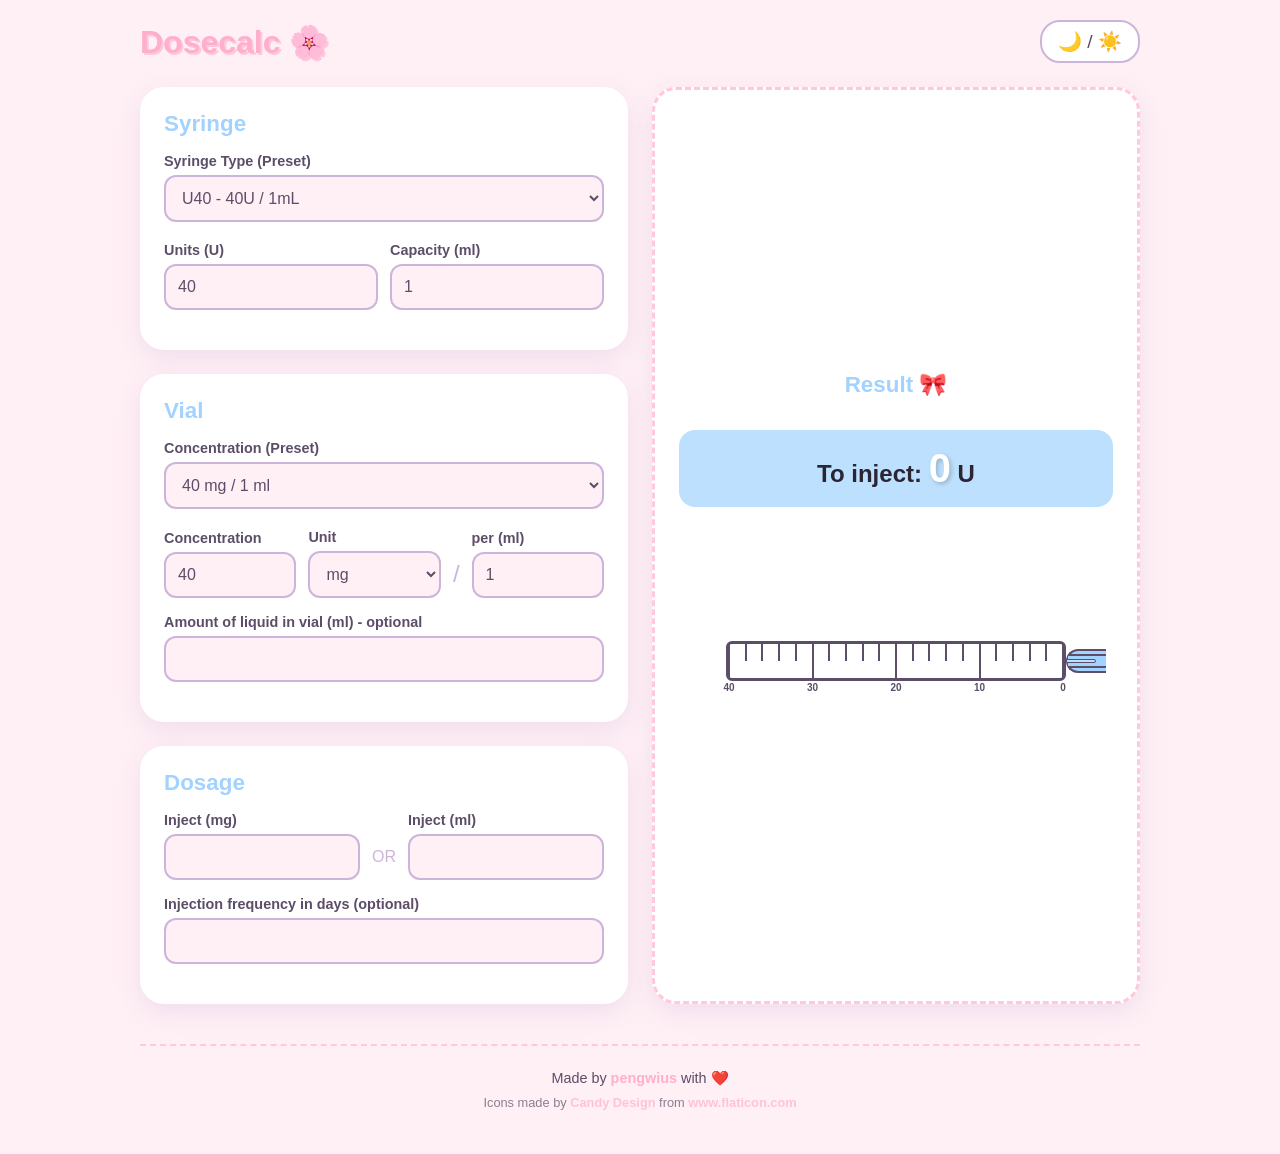
==== index.html @ 9869339e "init" ====
<!doctype html>
<html lang="en">
    <head>
        <meta charset="UTF-8" />
        <meta name="viewport" content="width=device-width, initial-scale=1.0" />
        <title>Dosecalc ✨</title>
        <link rel="icon" type="image/png" href="favicon.png" />
        <link rel="stylesheet" href="style.css" />
    </head>
    <body>
        <header>
            <h1>Dosecalc 🌸</h1>
            <button id="themeToggle" aria-label="Toggle theme">🌙 / ☀️</button>
        </header>
        <main>
            <section class="card" id="card-syringe">
                <h2>Syringe</h2>
                <div class="input-group" style="margin-bottom: 20px">
                    <label for="syringePreset">Syringe Type (Preset)</label>
                    <select id="syringePreset">
                        <option value="custom">Custom</option>
                        <option value="30,0.3">U30 - 30U / 0.3mL</option>
                        <option value="40,1">U40 - 40U / 1mL</option>
                        <option value="50,0.5">U50 - 50U / 0.5mL</option>
                        <option value="100,1">U100 - 100U / 1mL</option>
                    </select>
                </div>
                <div class="input-row">
                    <div class="input-group">
                        <label for="syringeUnits">Units (U)</label>
                        <input
                            type="number"
                            id="syringeUnits"
                            value="40"
                            min="1"
                        />
                    </div>
                    <div class="input-group">
                        <label for="syringeMl">Capacity (ml)</label>
                        <input
                            type="number"
                            id="syringeMl"
                            value="1"
                            min="0.1"
                            step="0.1"
                        />
                    </div>
                </div>
            </section>

            <section class="card" id="card-vial">
                <h2>Vial</h2>
                <div class="input-group" style="margin-bottom: 20px">
                    <label for="vialPreset">Concentration (Preset)</label>
                    <select id="vialPreset">
                        <option value="custom">Custom</option>
                        <option value="40,mg,1">40 mg / 1 ml</option>
                        <option value="50,mg,1">50 mg / 1 ml</option>
                        <option value="80,mg,1">80 mg / 1 ml</option>
                        <option value="100,mg,1">100 mg / 1 ml</option>
                    </select>
                </div>
                <div class="input-row">
                    <div class="input-group">
                        <label for="concentrationAmount">Concentration</label>
                        <input
                            type="number"
                            id="concentrationAmount"
                            value="40"
                            min="0.1"
                            step="0.1"
                        />
                    </div>
                    <div class="input-group">
                        <label for="concentrationUnit">Unit</label>
                        <select id="concentrationUnit">
                            <option value="mg">mg</option>
                            <option value="mcg">mcg</option>
                            <option value="g">g</option>
                        </select>
                    </div>
                    <span class="separator">/</span>
                    <div class="input-group">
                        <label for="concentrationVolume">per (ml)</label>
                        <input
                            type="number"
                            id="concentrationVolume"
                            value="1"
                            min="0.1"
                            step="0.1"
                        />
                    </div>
                </div>
                <div class="input-group">
                    <label for="vialVolume"
                        >Amount of liquid in vial (ml) - optional</label
                    >
                    <input type="number" id="vialVolume" min="0.1" step="0.1" />
                </div>
            </section>

            <section class="card" id="card-dosage">
                <h2>Dosage</h2>
                <div class="input-row" style="margin-bottom: 16px">
                    <div class="input-group">
                        <label for="doseAmount"
                            >Inject (<span id="doseUnitLabel">mg</span>)</label
                        >
                        <input
                            type="number"
                            id="doseAmount"
                            min="0"
                            step="0.1"
                        />
                    </div>
                    <span
                        class="separator"
                        style="font-size: 1rem; padding-bottom: 14px"
                        >OR</span
                    >
                    <div class="input-group">
                        <label for="doseVolume">Inject (ml)</label>
                        <input
                            type="number"
                            id="doseVolume"
                            min="0"
                            step="0.01"
                        />
                    </div>
                </div>
                <div class="input-group">
                    <label for="frequency"
                        >Injection frequency in days (optional)</label
                    >
                    <input type="number" id="frequency" min="1" step="1" />
                </div>
            </section>

            <section class="results card" id="card-result">
                <h2>Result 🎀</h2>
                <div class="result-highlight">
                    To inject: <strong id="resultUnits">0</strong>
                    <span class="unit">U</span>
                </div>
                <p id="vialLife" class="vial-life"></p>

                <div class="syringe-visual-container">
                    <div class="syringe-wrapper">
                        <div class="syringe-plunger" id="syringePlunger"></div>
                        <div class="syringe-barrel" id="syringeBarrel">
                            <div
                                class="syringe-liquid"
                                id="syringeLiquid"
                            ></div>
                            <div class="syringe-scale" id="syringeScale"></div>
                        </div>
                        <div class="syringe-needle"></div>
                    </div>
                </div>
            </section>
        </main>
        <footer>
            <div class="footer-content">
                <p>
                    Made by
                    <a
                        href="https://github.com/pengwius"
                        target="_blank"
                        rel="noopener noreferrer"
                        >pengwius</a
                    >
                    with ❤️
                </p>
                <div class="attribution">
                    Icons made by
                    <a
                        href="https://www.flaticon.com/authors/candy-design"
                        title="Candy Design"
                        target="_blank"
                        rel="noopener noreferrer"
                        >Candy Design</a
                    >
                    from
                    <a
                        href="https://www.flaticon.com/"
                        title="Flaticon"
                        target="_blank"
                        rel="noopener noreferrer"
                        >www.flaticon.com</a
                    >
                </div>
            </div>
        </footer>
        <script src="script.js"></script>
    </body>
</html>
---- style.css ----
:root {
    --pink-orchid: #cdb4db;
    --pastel-petal: #ffc8dd;
    --blush-pop: #ffafcc;
    --icy-blue: #bde0fe;
    --sky-blue: #a2d2ff;

    --bg-color: #fff0f5;
    --card-bg: #ffffff;
    --text-color: #5c4d68;
    --border-color: var(--pink-orchid);
    --focus-ring: var(--blush-pop);

    --shadow: 0 8px 24px rgba(205, 180, 219, 0.3);
}

[data-theme="dark"] {
    --bg-color: #2b2533;
    --card-bg: #3d3547;
    --text-color: #fdf5ff;
    --border-color: #5c4d68;
    --focus-ring: var(--sky-blue);

    --shadow: 0 8px 24px rgba(0, 0, 0, 0.4);
}

* {
    box-sizing: border-box;
    margin: 0;
    padding: 0;
}

body {
    font-family: "Segoe UI", Tahoma, Geneva, Verdana, sans-serif;
    background-color: var(--bg-color);
    color: var(--text-color);
    transition:
        background-color 0.3s,
        color 0.3s;
    display: flex;
    flex-direction: column;
    align-items: center;
    padding: 20px;
    min-height: 100vh;
}

header {
    display: flex;
    justify-content: space-between;
    align-items: center;
    width: 100%;
    max-width: 1000px;
    margin-bottom: 24px;
}

h1 {
    font-size: 2rem;
    color: var(--blush-pop);
    text-shadow: 2px 2px 0px var(--pastel-petal);
}

button {
    background: var(--card-bg);
    border: 2px solid var(--border-color);
    border-radius: 20px;
    padding: 8px 16px;
    cursor: pointer;
    font-size: 1.2rem;
    transition:
        transform 0.2s,
        box-shadow 0.2s;
    color: var(--text-color);
}

button:hover {
    transform: scale(1.05);
    box-shadow: var(--shadow);
}

main {
    width: 100%;
    max-width: 1000px;
    display: grid;
    grid-template-columns: 1fr 1fr;
    gap: 24px;
    align-items: stretch;
}

#card-syringe {
    grid-column: 1;
    grid-row: 1;
}
#card-vial {
    grid-column: 1;
    grid-row: 2;
}
#card-dosage {
    grid-column: 1;
    grid-row: 3;
}
#card-result {
    grid-column: 2;
    grid-row: 1 / span 3;
    display: flex;
    flex-direction: column;
    justify-content: center;
    position: sticky;
    top: 24px;
}

.card {
    background: var(--card-bg);
    border-radius: 24px;
    padding: 24px;
    box-shadow: var(--shadow);
    transition: background-color 0.3s;
}

h2 {
    font-size: 1.4rem;
    margin-bottom: 16px;
    color: var(--sky-blue);
}

.input-group {
    display: flex;
    flex-direction: column;
    margin-bottom: 16px;
}

.input-row {
    display: flex;
    align-items: flex-end;
    gap: 12px;
    flex-wrap: wrap;
    margin-bottom: 16px;
}

.input-row .input-group {
    margin-bottom: 0;
    flex: 1 1 100px;
}

.separator {
    padding-bottom: 10px;
    font-size: 1.5rem;
    color: var(--pink-orchid);
}

label {
    font-size: 0.9rem;
    margin-bottom: 6px;
    font-weight: 600;
}

input,
select {
    padding: 12px;
    border: 2px solid var(--border-color);
    border-radius: 12px;
    background: var(--bg-color);
    color: var(--text-color);
    font-size: 1rem;
    transition:
        border-color 0.2s,
        box-shadow 0.2s;
    width: 100%;
    box-sizing: border-box;
}

input:focus,
select:focus {
    outline: none;
    border-color: var(--focus-ring);
    box-shadow: 0 0 0 3px rgba(255, 175, 204, 0.3);
}

.results {
    text-align: center;
    border: 3px dashed var(--pastel-petal);
}

.result-highlight {
    font-size: 1.5rem;
    margin: 16px 0;
    padding: 16px;
    background: var(--icy-blue);
    color: #2b2533;
    border-radius: 16px;
    font-weight: bold;
}

.result-highlight strong {
    font-size: 2.5rem;
    color: #fff;
    text-shadow: 2px 2px 4px rgba(0, 0, 0, 0.2);
}

.vial-life {
    font-size: 1.1rem;
    margin-bottom: 24px;
    color: var(--pink-orchid);
    font-weight: bold;
    min-height: 1.5rem;
}

.syringe-visual-container {
    margin-top: 30px;
    display: flex;
    justify-content: center;
    align-items: center;
    padding: 20px 0;
}

.syringe-wrapper {
    display: flex;
    align-items: center;
    width: 100%;
    max-width: 400px;
    height: 80px;
    position: relative;
}

.syringe-plunger {
    width: 40px;
    height: 24px;
    background: var(--sky-blue);
    border-radius: 12px 0 0 12px;
    border: 2px solid var(--text-color);
    border-right: none;
    position: absolute;
    left: 0;
    z-index: 1;
    transition: left 0.3s cubic-bezier(0.4, 0, 0.2, 1);
}

.syringe-plunger::after {
    content: "";
    position: absolute;
    right: 0;
    top: 50%;
    transform: translateY(-50%);
    width: 100%;
    height: 10px;
    background: var(--sky-blue);
    border-top: 2px solid var(--text-color);
    border-bottom: 2px solid var(--text-color);
}

.syringe-barrel {
    flex-grow: 1;
    height: 40px;
    border: 3px solid var(--text-color);
    border-radius: 6px;
    position: relative;
    margin-left: 30px;
    background: rgba(255, 255, 255, 0.5);
    z-index: 2;
}

.syringe-liquid {
    position: absolute;
    right: 0;
    top: 0;
    height: 100%;
    width: 0%;
    background: linear-gradient(90deg, var(--pastel-petal), var(--blush-pop));
    transition: width 0.3s cubic-bezier(0.4, 0, 0.2, 1);
    border-radius: 3px;
}

.syringe-scale {
    position: absolute;
    top: 0;
    left: 0;
    width: 100%;
    height: 100%;
    pointer-events: none;
    z-index: 3;
}

.tick {
    height: 50%;
    width: 2px;
    background-color: var(--text-color);
    position: absolute;
    top: 0;
}

.tick.major {
    height: 100%;
}

.tick.major::after {
    content: attr(data-value);
    position: absolute;
    top: 100%;
    left: 50%;
    transform: translateX(-50%);
    font-size: 10px;
    font-weight: bold;
    color: var(--text-color);
    margin-top: 4px;
}

.syringe-needle {
    width: 30px;
    height: 4px;
    background: var(--icy-blue);
    border: 1px solid var(--text-color);
    border-radius: 0 4px 4px 0;
    z-index: 1;
}

footer {
    width: 100%;
    max-width: 1000px;
    margin-top: 40px;
    padding: 24px 0;
    text-align: center;
    border-top: 2px dashed var(--pastel-petal);
    color: var(--text-color);
    font-size: 0.9rem;
}

.footer-content {
    display: flex;
    flex-direction: column;
    gap: 8px;
}

footer a {
    color: var(--blush-pop);
    text-decoration: none;
    font-weight: bold;
    transition: color 0.2s;
}

footer a:hover {
    color: var(--sky-blue);
    text-decoration: underline;
}

.attribution {
    font-size: 0.8rem;
    opacity: 0.7;
}

@media (max-width: 768px) {
    main {
        grid-template-columns: 1fr;
    }
    #card-syringe,
    #card-vial,
    #card-dosage,
    #card-result {
        grid-column: 1;
        grid-row: auto;
        position: static;
    }
    .input-row {
        flex-direction: column;
        align-items: stretch;
    }
    .separator {
        display: none;
    }
    .syringe-wrapper {
        height: auto;
        min-height: 100px;
    }
    input,
    select {
        max-width: 100%;
    }
}
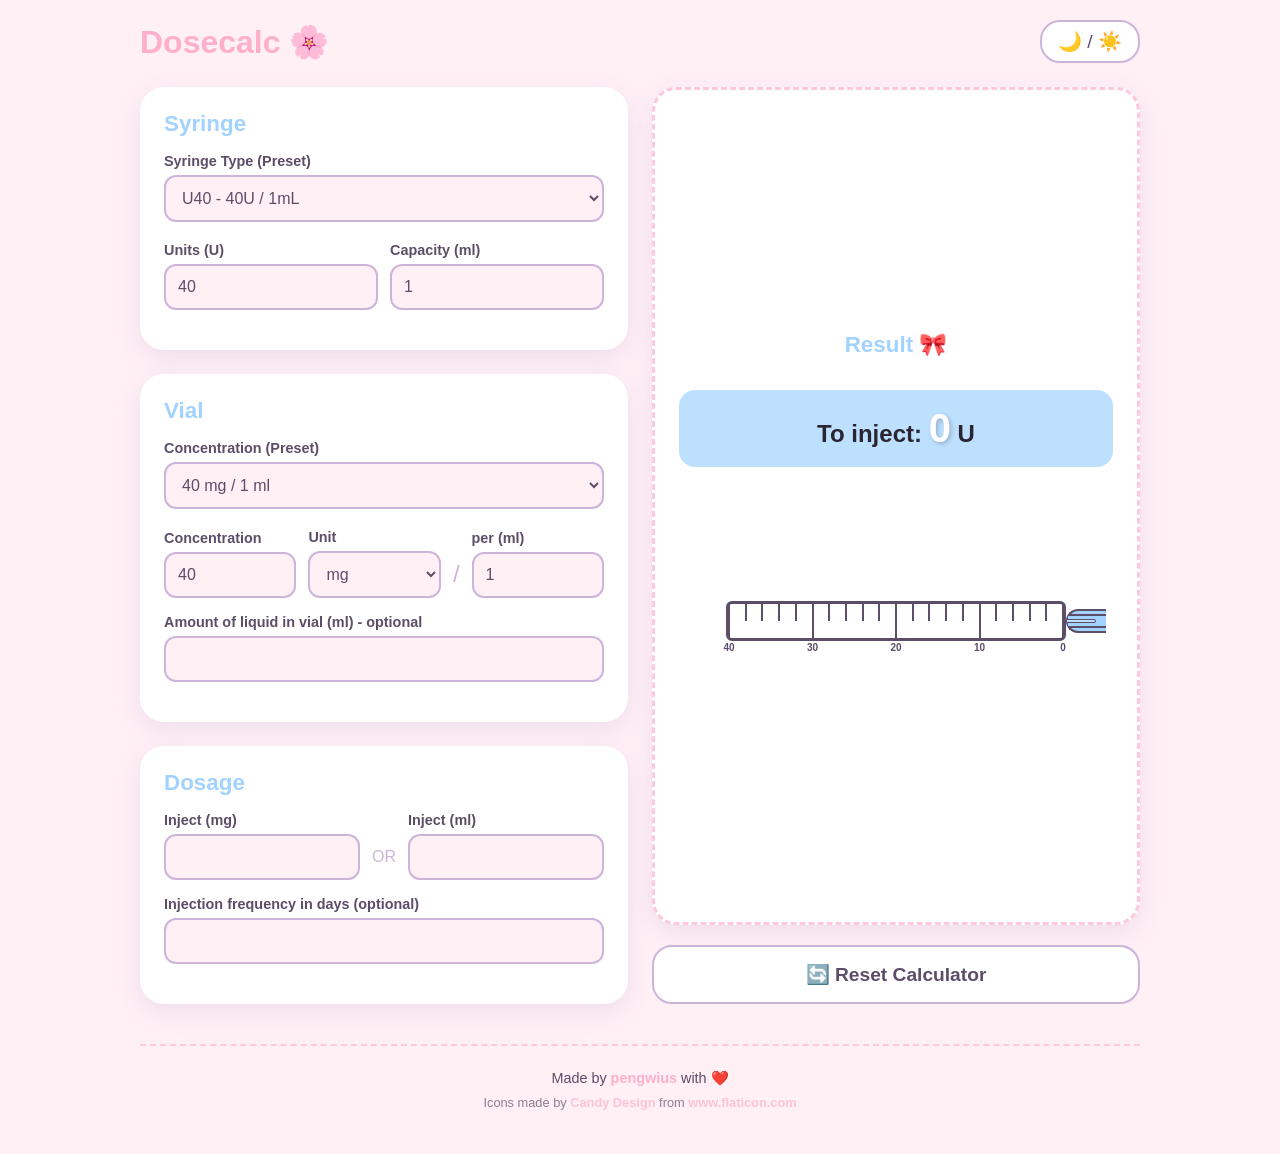
==== commit a3dac120: "add reset button" ====
--- a/index.html
+++ b/index.html
@@ -136,28 +136,70 @@
                 </div>
             </section>
 
-            <section class="results card" id="card-result">
-                <h2>Result 🎀</h2>
-                <div class="result-highlight">
-                    To inject: <strong id="resultUnits">0</strong>
-                    <span class="unit">U</span>
-                </div>
-                <p id="vialLife" class="vial-life"></p>
-
-                <div class="syringe-visual-container">
-                    <div class="syringe-wrapper">
-                        <div class="syringe-plunger" id="syringePlunger"></div>
-                        <div class="syringe-barrel" id="syringeBarrel">
+            <style>
+                #right-panel {
+                    grid-column: 2;
+                    grid-row: 1 / span 3;
+                    display: flex;
+                    flex-direction: column;
+                    gap: 20px;
+                    position: sticky;
+                    top: 24px;
+                }
+                @media (max-width: 768px) {
+                    #right-panel {
+                        grid-column: 1;
+                        grid-row: auto;
+                        position: static;
+                    }
+                }
+            </style>
+            <div id="right-panel">
+                <section
+                    class="results card"
+                    id="card-result"
+                    style="
+                        position: static;
+                        flex: 1;
+                        margin: 0;
+                        justify-content: center;
+                    "
+                >
+                    <h2>Result 🎀</h2>
+                    <div class="result-highlight">
+                        To inject: <strong id="resultUnits">0</strong>
+                        <span class="unit">U</span>
+                    </div>
+                    <p id="vialLife" class="vial-life"></p>
+
+                    <div class="syringe-visual-container">
+                        <div class="syringe-wrapper">
                             <div
-                                class="syringe-liquid"
-                                id="syringeLiquid"
+                                class="syringe-plunger"
+                                id="syringePlunger"
                             ></div>
-                            <div class="syringe-scale" id="syringeScale"></div>
+                            <div class="syringe-barrel" id="syringeBarrel">
+                                <div
+                                    class="syringe-liquid"
+                                    id="syringeLiquid"
+                                ></div>
+                                <div
+                                    class="syringe-scale"
+                                    id="syringeScale"
+                                ></div>
+                            </div>
+                            <div class="syringe-needle"></div>
                         </div>
-                        <div class="syringe-needle"></div>
-                    </div>
-                </div>
-            </section>
+                    </div>
+                </section>
+                <button
+                    id="resetBtn"
+                    aria-label="Reset defaults"
+                    style="width: 100%; padding: 16px; font-weight: bold"
+                >
+                    🔄 Reset Calculator
+                </button>
+            </div>
         </main>
         <footer>
             <div class="footer-content">
--- a/style.css
+++ b/style.css
@@ -56,7 +56,6 @@
 h1 {
     font-size: 2rem;
     color: var(--blush-pop);
-    text-shadow: 2px 2px 0px var(--pastel-petal);
 }
 
 button {
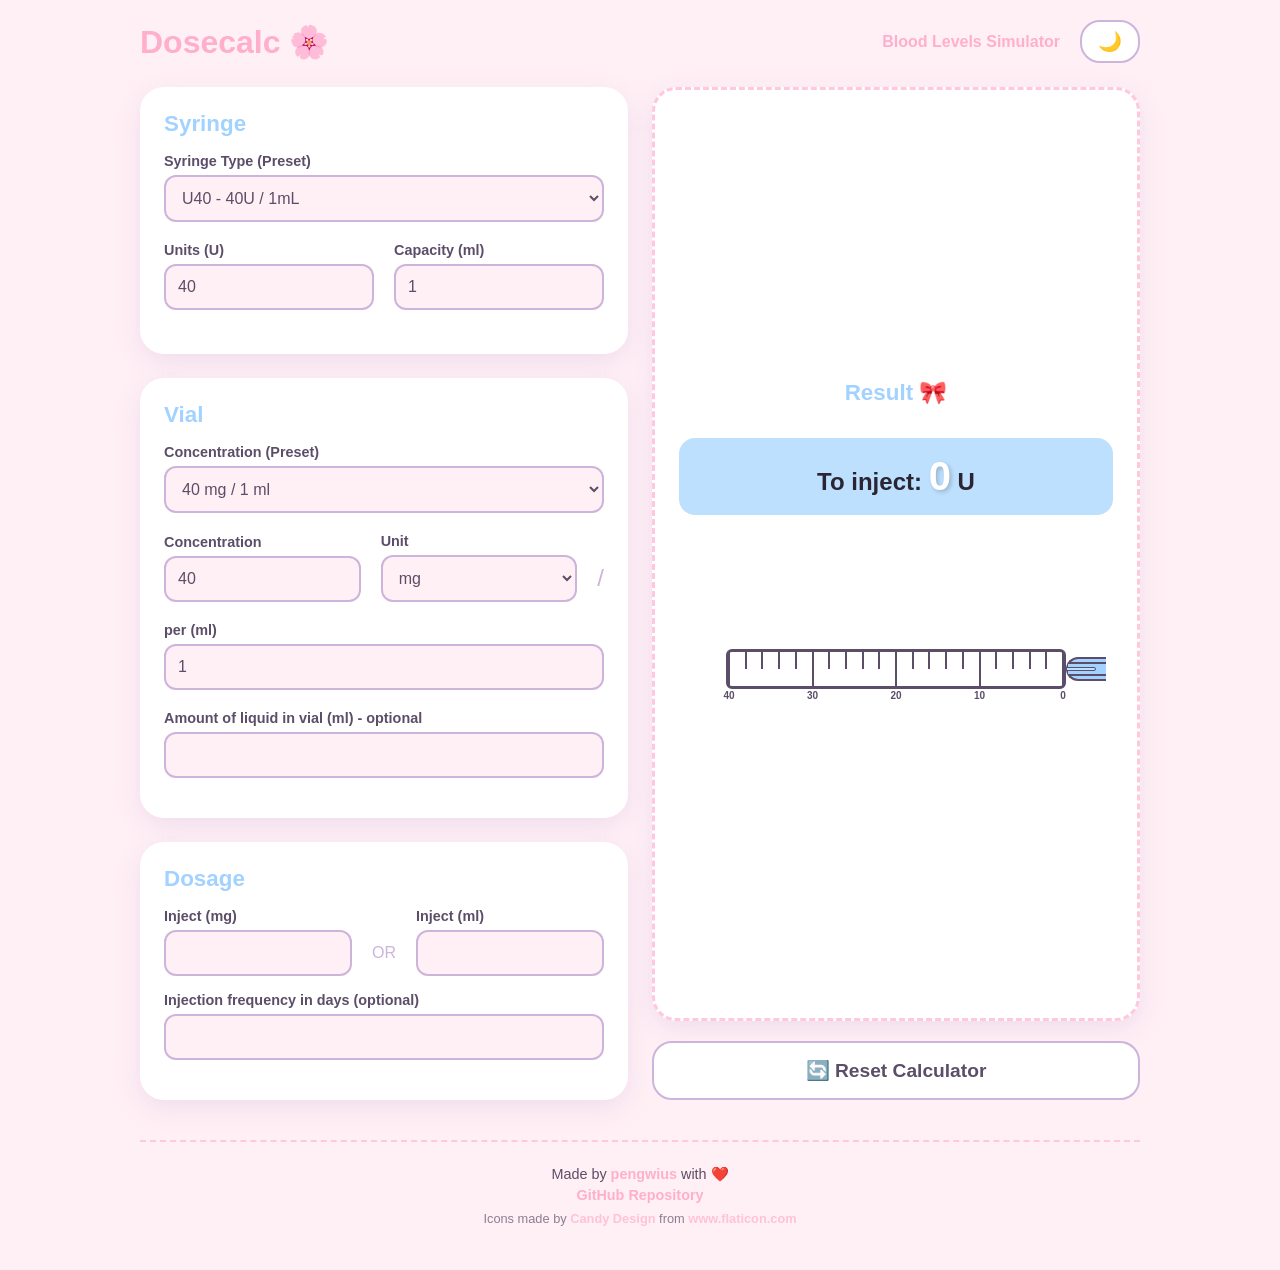
==== commit fa28ddca: "simulator" ====
--- a/index.html
+++ b/index.html
@@ -1,238 +1,215 @@
 <!doctype html>
 <html lang="en">
-    <head>
-        <meta charset="UTF-8" />
-        <meta name="viewport" content="width=device-width, initial-scale=1.0" />
-        <title>Dosecalc ✨</title>
-        <link rel="icon" type="image/png" href="favicon.png" />
-        <link rel="stylesheet" href="style.css" />
-    </head>
-    <body>
-        <header>
-            <h1>Dosecalc 🌸</h1>
-            <button id="themeToggle" aria-label="Toggle theme">🌙 / ☀️</button>
-        </header>
-        <main>
-            <section class="card" id="card-syringe">
-                <h2>Syringe</h2>
-                <div class="input-group" style="margin-bottom: 20px">
-                    <label for="syringePreset">Syringe Type (Preset)</label>
-                    <select id="syringePreset">
-                        <option value="custom">Custom</option>
-                        <option value="30,0.3">U30 - 30U / 0.3mL</option>
-                        <option value="40,1">U40 - 40U / 1mL</option>
-                        <option value="50,0.5">U50 - 50U / 0.5mL</option>
-                        <option value="100,1">U100 - 100U / 1mL</option>
-                    </select>
-                </div>
-                <div class="input-row">
-                    <div class="input-group">
-                        <label for="syringeUnits">Units (U)</label>
-                        <input
-                            type="number"
-                            id="syringeUnits"
-                            value="40"
-                            min="1"
-                        />
-                    </div>
-                    <div class="input-group">
-                        <label for="syringeMl">Capacity (ml)</label>
-                        <input
-                            type="number"
-                            id="syringeMl"
-                            value="1"
-                            min="0.1"
-                            step="0.1"
-                        />
-                    </div>
-                </div>
-            </section>
-
-            <section class="card" id="card-vial">
-                <h2>Vial</h2>
-                <div class="input-group" style="margin-bottom: 20px">
-                    <label for="vialPreset">Concentration (Preset)</label>
-                    <select id="vialPreset">
-                        <option value="custom">Custom</option>
-                        <option value="40,mg,1">40 mg / 1 ml</option>
-                        <option value="50,mg,1">50 mg / 1 ml</option>
-                        <option value="80,mg,1">80 mg / 1 ml</option>
-                        <option value="100,mg,1">100 mg / 1 ml</option>
-                    </select>
-                </div>
-                <div class="input-row">
-                    <div class="input-group">
-                        <label for="concentrationAmount">Concentration</label>
-                        <input
-                            type="number"
-                            id="concentrationAmount"
-                            value="40"
-                            min="0.1"
-                            step="0.1"
-                        />
-                    </div>
-                    <div class="input-group">
-                        <label for="concentrationUnit">Unit</label>
-                        <select id="concentrationUnit">
-                            <option value="mg">mg</option>
-                            <option value="mcg">mcg</option>
-                            <option value="g">g</option>
-                        </select>
-                    </div>
-                    <span class="separator">/</span>
-                    <div class="input-group">
-                        <label for="concentrationVolume">per (ml)</label>
-                        <input
-                            type="number"
-                            id="concentrationVolume"
-                            value="1"
-                            min="0.1"
-                            step="0.1"
-                        />
-                    </div>
-                </div>
-                <div class="input-group">
-                    <label for="vialVolume"
-                        >Amount of liquid in vial (ml) - optional</label
-                    >
-                    <input type="number" id="vialVolume" min="0.1" step="0.1" />
-                </div>
-            </section>
-
-            <section class="card" id="card-dosage">
-                <h2>Dosage</h2>
-                <div class="input-row" style="margin-bottom: 16px">
-                    <div class="input-group">
-                        <label for="doseAmount"
-                            >Inject (<span id="doseUnitLabel">mg</span>)</label
-                        >
-                        <input
-                            type="number"
-                            id="doseAmount"
-                            min="0"
-                            step="0.1"
-                        />
-                    </div>
-                    <span
-                        class="separator"
-                        style="font-size: 1rem; padding-bottom: 14px"
-                        >OR</span
-                    >
-                    <div class="input-group">
-                        <label for="doseVolume">Inject (ml)</label>
-                        <input
-                            type="number"
-                            id="doseVolume"
-                            min="0"
-                            step="0.01"
-                        />
-                    </div>
-                </div>
-                <div class="input-group">
-                    <label for="frequency"
-                        >Injection frequency in days (optional)</label
-                    >
-                    <input type="number" id="frequency" min="1" step="1" />
-                </div>
-            </section>
-
-            <style>
-                #right-panel {
-                    grid-column: 2;
-                    grid-row: 1 / span 3;
-                    display: flex;
-                    flex-direction: column;
-                    gap: 20px;
-                    position: sticky;
-                    top: 24px;
-                }
-                @media (max-width: 768px) {
-                    #right-panel {
-                        grid-column: 1;
-                        grid-row: auto;
-                        position: static;
-                    }
-                }
-            </style>
-            <div id="right-panel">
-                <section
-                    class="results card"
-                    id="card-result"
-                    style="
-                        position: static;
-                        flex: 1;
-                        margin: 0;
-                        justify-content: center;
-                    "
-                >
-                    <h2>Result 🎀</h2>
-                    <div class="result-highlight">
-                        To inject: <strong id="resultUnits">0</strong>
-                        <span class="unit">U</span>
-                    </div>
-                    <p id="vialLife" class="vial-life"></p>
-
-                    <div class="syringe-visual-container">
-                        <div class="syringe-wrapper">
-                            <div
-                                class="syringe-plunger"
-                                id="syringePlunger"
-                            ></div>
-                            <div class="syringe-barrel" id="syringeBarrel">
-                                <div
-                                    class="syringe-liquid"
-                                    id="syringeLiquid"
-                                ></div>
-                                <div
-                                    class="syringe-scale"
-                                    id="syringeScale"
-                                ></div>
-                            </div>
-                            <div class="syringe-needle"></div>
-                        </div>
-                    </div>
-                </section>
-                <button
-                    id="resetBtn"
-                    aria-label="Reset defaults"
-                    style="width: 100%; padding: 16px; font-weight: bold"
-                >
-                    🔄 Reset Calculator
-                </button>
+  <head>
+    <meta charset="UTF-8" />
+    <meta name="viewport" content="width=device-width, initial-scale=1.0" />
+    <title>Dosecalc ✨</title>
+    <link rel="icon" type="image/png" href="favicon.png" />
+    <link rel="stylesheet" href="style.css" />
+  </head>
+  <body>
+    <header>
+      <h1>Dosecalc 🌸</h1>
+      <a id="goToSimulator" href="simulation.html"></a>
+      <button id="themeToggle" aria-label="Toggle theme"></button>
+    </header>
+    <main>
+      <section class="card" id="card-syringe">
+        <h2>Syringe</h2>
+        <div class="input-group" style="margin-bottom: 20px">
+          <label for="syringePreset">Syringe Type (Preset)</label>
+          <select id="syringePreset">
+            <option value="custom">Custom</option>
+            <option value="30,0.3">U30 - 30U / 0.3mL</option>
+            <option value="40,1">U40 - 40U / 1mL</option>
+            <option value="50,0.5">U50 - 50U / 0.5mL</option>
+            <option value="100,1">U100 - 100U / 1mL</option>
+          </select>
+        </div>
+        <div class="input-row">
+          <div class="input-group">
+            <label for="syringeUnits">Units (U)</label>
+            <input type="number" id="syringeUnits" value="40" min="1" />
+          </div>
+          <div class="input-group">
+            <label for="syringeMl">Capacity (ml)</label>
+            <input
+              type="number"
+              id="syringeMl"
+              value="1"
+              min="0.1"
+              step="0.1"
+            />
+          </div>
+        </div>
+      </section>
+
+      <section class="card" id="card-vial">
+        <h2>Vial</h2>
+        <div class="input-group" style="margin-bottom: 20px">
+          <label for="vialPreset">Concentration (Preset)</label>
+          <select id="vialPreset">
+            <option value="custom">Custom</option>
+            <option value="40,mg,1">40 mg / 1 ml</option>
+            <option value="50,mg,1">50 mg / 1 ml</option>
+            <option value="80,mg,1">80 mg / 1 ml</option>
+            <option value="100,mg,1">100 mg / 1 ml</option>
+          </select>
+        </div>
+        <div class="input-row">
+          <div class="input-group">
+            <label for="concentrationAmount">Concentration</label>
+            <input
+              type="number"
+              id="concentrationAmount"
+              value="40"
+              min="0.1"
+              step="0.1"
+            />
+          </div>
+          <div class="input-group">
+            <label for="concentrationUnit">Unit</label>
+            <select id="concentrationUnit">
+              <option value="mg">mg</option>
+              <option value="mcg">mcg</option>
+              <option value="g">g</option>
+            </select>
+          </div>
+          <span class="separator">/</span>
+          <div class="input-group">
+            <label for="concentrationVolume">per (ml)</label>
+            <input
+              type="number"
+              id="concentrationVolume"
+              value="1"
+              min="0.1"
+              step="0.1"
+            />
+          </div>
+        </div>
+        <div class="input-group">
+          <label for="vialVolume"
+            >Amount of liquid in vial (ml) - optional</label
+          >
+          <input type="number" id="vialVolume" min="0.1" step="0.1" />
+        </div>
+      </section>
+
+      <section class="card" id="card-dosage">
+        <h2>Dosage</h2>
+        <div class="input-row" style="margin-bottom: 16px">
+          <div class="input-group">
+            <label for="doseAmount"
+              >Inject (<span id="doseUnitLabel">mg</span>)</label
+            >
+            <input type="number" id="doseAmount" min="0" step="0.1" />
+          </div>
+          <span class="separator" style="font-size: 1rem; padding-bottom: 14px"
+            >OR</span
+          >
+          <div class="input-group">
+            <label for="doseVolume">Inject (ml)</label>
+            <input type="number" id="doseVolume" min="0" step="0.01" />
+          </div>
+        </div>
+        <div class="input-group">
+          <label for="frequency">Injection frequency in days (optional)</label>
+          <input type="number" id="frequency" min="1" step="1" />
+        </div>
+      </section>
+
+      <style>
+        #right-panel {
+          grid-column: 2;
+          grid-row: 1 / span 3;
+          display: flex;
+          flex-direction: column;
+          gap: 20px;
+          position: sticky;
+          top: 24px;
+        }
+        @media (max-width: 768px) {
+          #right-panel {
+            grid-column: 1;
+            grid-row: auto;
+            position: static;
+          }
+        }
+      </style>
+      <div id="right-panel">
+        <section
+          class="results card"
+          id="card-result"
+          style="position: static; flex: 1; margin: 0; justify-content: center"
+        >
+          <h2>Result 🎀</h2>
+          <div class="result-highlight">
+            To inject: <strong id="resultUnits">0</strong>
+            <span class="unit">U</span>
+          </div>
+          <p id="vialLife" class="vial-life"></p>
+
+          <div class="syringe-visual-container">
+            <div class="syringe-wrapper">
+              <div class="syringe-plunger" id="syringePlunger"></div>
+              <div class="syringe-barrel" id="syringeBarrel">
+                <div class="syringe-liquid" id="syringeLiquid"></div>
+                <div class="syringe-scale" id="syringeScale"></div>
+              </div>
+              <div class="syringe-needle"></div>
             </div>
-        </main>
-        <footer>
-            <div class="footer-content">
-                <p>
-                    Made by
-                    <a
-                        href="https://github.com/pengwius"
-                        target="_blank"
-                        rel="noopener noreferrer"
-                        >pengwius</a
-                    >
-                    with ❤️
-                </p>
-                <div class="attribution">
-                    Icons made by
-                    <a
-                        href="https://www.flaticon.com/authors/candy-design"
-                        title="Candy Design"
-                        target="_blank"
-                        rel="noopener noreferrer"
-                        >Candy Design</a
-                    >
-                    from
-                    <a
-                        href="https://www.flaticon.com/"
-                        title="Flaticon"
-                        target="_blank"
-                        rel="noopener noreferrer"
-                        >www.flaticon.com</a
-                    >
-                </div>
-            </div>
-        </footer>
-        <script src="script.js"></script>
-    </body>
+          </div>
+        </section>
+        <button
+          id="resetBtn"
+          aria-label="Reset defaults"
+          style="width: 100%; padding: 16px; font-weight: bold"
+        >
+          🔄 Reset Calculator
+        </button>
+      </div>
+    </main>
+    <footer>
+      <div class="footer-content">
+        <p>
+          Made by
+          <a
+            href="https://github.com/pengwius"
+            target="_blank"
+            rel="noopener noreferrer"
+            >pengwius</a
+          >
+          with ❤️
+        </p>
+        <p style="margin-top: -4px">
+          <a
+            href="https://github.com/pengwius/dosecalc"
+            target="_blank"
+            rel="noopener noreferrer"
+          >
+            GitHub Repository
+          </a>
+        </p>
+        <div class="attribution">
+          Icons made by
+          <a
+            href="https://www.flaticon.com/authors/candy-design"
+            title="Candy Design"
+            target="_blank"
+            rel="noopener noreferrer"
+            >Candy Design</a
+          >
+          from
+          <a
+            href="https://www.flaticon.com/"
+            title="Flaticon"
+            target="_blank"
+            rel="noopener noreferrer"
+            >www.flaticon.com</a
+          >
+        </div>
+      </div>
+    </footer>
+    <script src="script.js"></script>
+  </body>
 </html>
--- a/style.css
+++ b/style.css
@@ -1,375 +1,569 @@
 :root {
-    --pink-orchid: #cdb4db;
-    --pastel-petal: #ffc8dd;
-    --blush-pop: #ffafcc;
-    --icy-blue: #bde0fe;
-    --sky-blue: #a2d2ff;
-
-    --bg-color: #fff0f5;
-    --card-bg: #ffffff;
-    --text-color: #5c4d68;
-    --border-color: var(--pink-orchid);
-    --focus-ring: var(--blush-pop);
-
-    --shadow: 0 8px 24px rgba(205, 180, 219, 0.3);
+  --pink-orchid: #cdb4db;
+  --pastel-petal: #ffc8dd;
+  --blush-pop: #ffafcc;
+  --icy-blue: #bde0fe;
+  --sky-blue: #a2d2ff;
+
+  --bg-color: #fff0f5;
+  --card-bg: #ffffff;
+  --text-color: #5c4d68;
+  --border-color: var(--pink-orchid);
+  --focus-ring: var(--blush-pop);
+
+  --shadow: 0 8px 24px rgba(205, 180, 219, 0.3);
 }
 
 [data-theme="dark"] {
-    --bg-color: #2b2533;
-    --card-bg: #3d3547;
-    --text-color: #fdf5ff;
-    --border-color: #5c4d68;
-    --focus-ring: var(--sky-blue);
-
-    --shadow: 0 8px 24px rgba(0, 0, 0, 0.4);
+  --bg-color: #2b2533;
+  --card-bg: #3d3547;
+  --text-color: #fdf5ff;
+  --border-color: #5c4d68;
+  --focus-ring: var(--sky-blue);
+
+  --shadow: 0 8px 24px rgba(0, 0, 0, 0.4);
 }
 
 * {
-    box-sizing: border-box;
-    margin: 0;
-    padding: 0;
+  box-sizing: border-box;
+  margin: 0;
+  padding: 0;
 }
 
 body {
-    font-family: "Segoe UI", Tahoma, Geneva, Verdana, sans-serif;
-    background-color: var(--bg-color);
-    color: var(--text-color);
-    transition:
-        background-color 0.3s,
-        color 0.3s;
-    display: flex;
-    flex-direction: column;
-    align-items: center;
-    padding: 20px;
-    min-height: 100vh;
+  font-family: "Segoe UI", Tahoma, Geneva, Verdana, sans-serif;
+  background-color: var(--bg-color);
+  color: var(--text-color);
+  transition:
+    background-color 0.3s,
+    color 0.3s;
+  display: flex;
+  flex-direction: column;
+  align-items: center;
+  padding: 20px;
+  min-height: 100vh;
 }
 
 header {
-    display: flex;
-    justify-content: space-between;
-    align-items: center;
-    width: 100%;
-    max-width: 1000px;
-    margin-bottom: 24px;
+  display: flex;
+  justify-content: space-between;
+  align-items: center;
+  width: 100%;
+  max-width: 1000px;
+  margin-bottom: 24px;
 }
 
 h1 {
-    font-size: 2rem;
-    color: var(--blush-pop);
+  font-size: 2rem;
+  color: var(--blush-pop);
 }
 
 button {
-    background: var(--card-bg);
-    border: 2px solid var(--border-color);
-    border-radius: 20px;
-    padding: 8px 16px;
-    cursor: pointer;
-    font-size: 1.2rem;
-    transition:
-        transform 0.2s,
-        box-shadow 0.2s;
-    color: var(--text-color);
+  background: var(--card-bg);
+  border: 2px solid var(--border-color);
+  border-radius: 20px;
+  padding: 8px 16px;
+  cursor: pointer;
+  font-size: 1.2rem;
+  transition:
+    transform 0.2s,
+    box-shadow 0.2s;
+  color: var(--text-color);
 }
 
 button:hover {
-    transform: scale(1.05);
-    box-shadow: var(--shadow);
+  transform: scale(1.05);
+  box-shadow: var(--shadow);
 }
 
 main {
-    width: 100%;
-    max-width: 1000px;
-    display: grid;
-    grid-template-columns: 1fr 1fr;
-    gap: 24px;
-    align-items: stretch;
+  width: 100%;
+  max-width: 1000px;
+  display: grid;
+  grid-template-columns: 1fr 1fr;
+  gap: 24px;
+  align-items: stretch;
+}
+
+.simulator-layout {
+  width: 100%;
+  max-width: 1000px;
+  display: flex;
+  flex-direction: column;
+  gap: 24px;
+}
+
+header > a {
+  color: var(--blush-pop);
+  text-decoration: none;
+  font-weight: bold;
+  font-size: 1rem;
+  
+  margin-left: auto; 
+  margin-right: 20px; 
+  
+  transition: color 0.2s, transform 0.2s;
+}
+
+#goToSimulator::before {
+  content: "Blood Levels Simulator";
+}
+
+#goToCalculator::before {
+  content: "Dosage Calculator";
+}
+
+@media (max-width: 768px) {
+  #goToSimulator::before {
+    content: "Simulator"; 
+  }
+
+  #goToCalculator::before {
+    content: "Calculator"; 
+  }
 }
 
 #card-syringe {
-    grid-column: 1;
-    grid-row: 1;
+  grid-column: 1;
+  grid-row: 1;
 }
 #card-vial {
-    grid-column: 1;
-    grid-row: 2;
+  grid-column: 1;
+  grid-row: 2;
 }
 #card-dosage {
-    grid-column: 1;
-    grid-row: 3;
+  grid-column: 1;
+  grid-row: 3;
 }
 #card-result {
-    grid-column: 2;
-    grid-row: 1 / span 3;
-    display: flex;
-    flex-direction: column;
-    justify-content: center;
-    position: sticky;
-    top: 24px;
+  grid-column: 2;
+  grid-row: 1 / span 3;
+  display: flex;
+  flex-direction: column;
+  justify-content: center;
+  position: sticky;
+  top: 24px;
 }
 
 .card {
-    background: var(--card-bg);
-    border-radius: 24px;
-    padding: 24px;
-    box-shadow: var(--shadow);
-    transition: background-color 0.3s;
+  background: var(--card-bg);
+  border-radius: 24px;
+  padding: 24px;
+  box-shadow: var(--shadow);
+  transition: background-color 0.3s;
 }
 
 h2 {
-    font-size: 1.4rem;
-    margin-bottom: 16px;
-    color: var(--sky-blue);
+  font-size: 1.4rem;
+  margin-bottom: 16px;
+  color: var(--sky-blue);
 }
 
 .input-group {
-    display: flex;
-    flex-direction: column;
-    margin-bottom: 16px;
+  display: flex;
+  flex-direction: column;
+  margin-bottom: 16px;
 }
 
 .input-row {
-    display: flex;
-    align-items: flex-end;
-    gap: 12px;
-    flex-wrap: wrap;
-    margin-bottom: 16px;
+  display: flex;
+  align-items: flex-end;
+  gap: 20px;
+  flex-wrap: wrap;
+  margin-bottom: 20px;
 }
 
 .input-row .input-group {
-    margin-bottom: 0;
-    flex: 1 1 100px;
+  margin-bottom: 0;
+  flex: 1 1 150px;
 }
 
 .separator {
-    padding-bottom: 10px;
-    font-size: 1.5rem;
-    color: var(--pink-orchid);
+  padding-bottom: 10px;
+  font-size: 1.5rem;
+  color: var(--pink-orchid);
 }
 
 label {
-    font-size: 0.9rem;
-    margin-bottom: 6px;
-    font-weight: 600;
+  font-size: 0.9rem;
+  margin-bottom: 6px;
+  font-weight: 600;
 }
 
 input,
 select {
-    padding: 12px;
-    border: 2px solid var(--border-color);
-    border-radius: 12px;
-    background: var(--bg-color);
-    color: var(--text-color);
-    font-size: 1rem;
-    transition:
-        border-color 0.2s,
-        box-shadow 0.2s;
-    width: 100%;
-    box-sizing: border-box;
+  padding: 12px;
+  border: 2px solid var(--border-color);
+  border-radius: 12px;
+  background: var(--bg-color);
+  color: var(--text-color);
+  font-size: 1rem;
+  transition:
+    border-color 0.2s,
+    box-shadow 0.2s;
+  width: 100%;
+  box-sizing: border-box;
 }
 
 input:focus,
 select:focus {
-    outline: none;
-    border-color: var(--focus-ring);
-    box-shadow: 0 0 0 3px rgba(255, 175, 204, 0.3);
+  outline: none;
+  border-color: var(--focus-ring);
+  box-shadow: 0 0 0 3px rgba(255, 175, 204, 0.3);
 }
 
 .results {
-    text-align: center;
-    border: 3px dashed var(--pastel-petal);
+  text-align: center;
+  border: 3px dashed var(--pastel-petal);
+}
+
+.chart-card {
+  border: 3px dashed var(--pastel-petal);
+}
+
+.chart-header {
+  display: flex;
+  justify-content: space-between;
+  align-items: center;
+  gap: 16px;
+  flex-wrap: wrap;
+}
+
+.chart-controls {
+  display: flex;
+  gap: 12px;
+  align-items: center;
+}
+
+.toggle {
+  display: flex;
+  align-items: center;
+  gap: 8px;
+  font-size: 0.9rem;
+  cursor: pointer;
+  user-select: none;
+}
+
+.toggle input {
+  width: auto;
+}
+
+.chart-grid {
+  display: grid;
+  gap: 16px;
+  grid-template-columns: 1fr;
+}
+
+.chart-block {
+  background: var(--bg-color);
+  border-radius: 16px;
+  padding: 30px;
+  height: 300px;
+}
+
+.chart-block canvas {
+  width: 100% !important;
+  height: 100% !important;
+}
+
+.chart-title {
+  font-size: 0.9rem;
+  font-weight: 600;
+  margin-bottom: 8px;
+  color: var(--text-color);
+}
+
+
+.card-header {
+  display: flex;
+  align-items: center;
+  justify-content: space-between;
+  gap: 12px;
+  margin-bottom: 16px;
+}
+
+#protocolsList {
+  display: flex;
+  flex-direction: column;
+  gap: 16px;
+}
+
+.protocol-card {
+  border: 2px solid var(--border-color);
+  border-radius: 20px;
+  padding: 16px;
+  background: var(--bg-color);
+}
+
+.protocol-header {
+  display: flex;
+  align-items: center;
+  justify-content: space-between;
+  gap: 12px;
+  margin-bottom: 12px;
+}
+
+.protocol-header h3 {
+  font-size: 1.1rem;
+  color: var(--sky-blue);
+}
+
+.protocol-actions {
+  display: flex;
+  gap: 8px;
+}
+
+.ghost-button {
+  background: transparent;
+  border: 2px dashed var(--border-color);
+  color: var(--text-color);
+  padding: 6px 12px;
+  font-size: 0.9rem;
+}
+
+.custom-schedule {
+  display: none;
+  margin-top: 12px;
+}
+
+.protocol-card--custom .custom-schedule {
+  display: block;
+}
+
+.protocol-card--custom .regular-schedule {
+  display: none;
+}
+
+.custom-schedule-header {
+  display: flex;
+  justify-content: space-between;
+  align-items: center;
+  gap: 12px;
+  margin-bottom: 8px;
+  font-weight: 600;
+}
+
+.custom-dose-row {
+  display: grid;
+  grid-template-columns: 1fr 1fr auto;
+  gap: 8px;
+  align-items: center;
+  margin-bottom: 8px;
+}
+
+.icon-button {
+  background: var(--card-bg);
+  border: 2px solid var(--border-color);
+  border-radius: 12px;
+  padding: 6px 10px;
+  font-size: 0.9rem;
+}
+
+.hint {
+  font-size: 0.85rem;
+  opacity: 0.75;
+  margin-top: 6px;
 }
 
 .result-highlight {
-    font-size: 1.5rem;
-    margin: 16px 0;
-    padding: 16px;
-    background: var(--icy-blue);
-    color: #2b2533;
-    border-radius: 16px;
-    font-weight: bold;
+  font-size: 1.5rem;
+  margin: 16px 0;
+  padding: 16px;
+  background: var(--icy-blue);
+  color: #2b2533;
+  border-radius: 16px;
+  font-weight: bold;
 }
 
 .result-highlight strong {
-    font-size: 2.5rem;
-    color: #fff;
-    text-shadow: 2px 2px 4px rgba(0, 0, 0, 0.2);
+  font-size: 2.5rem;
+  color: #fff;
+  text-shadow: 2px 2px 4px rgba(0, 0, 0, 0.2);
 }
 
 .vial-life {
-    font-size: 1.1rem;
-    margin-bottom: 24px;
-    color: var(--pink-orchid);
-    font-weight: bold;
-    min-height: 1.5rem;
+  font-size: 1.1rem;
+  margin-bottom: 24px;
+  color: var(--pink-orchid);
+  font-weight: bold;
+  min-height: 1.5rem;
 }
 
 .syringe-visual-container {
-    margin-top: 30px;
-    display: flex;
-    justify-content: center;
-    align-items: center;
-    padding: 20px 0;
+  margin-top: 30px;
+  display: flex;
+  justify-content: center;
+  align-items: center;
+  padding: 20px 0;
 }
 
 .syringe-wrapper {
-    display: flex;
-    align-items: center;
-    width: 100%;
-    max-width: 400px;
-    height: 80px;
-    position: relative;
+  display: flex;
+  align-items: center;
+  width: 100%;
+  max-width: 400px;
+  height: 80px;
+  position: relative;
 }
 
 .syringe-plunger {
-    width: 40px;
-    height: 24px;
-    background: var(--sky-blue);
-    border-radius: 12px 0 0 12px;
-    border: 2px solid var(--text-color);
-    border-right: none;
-    position: absolute;
-    left: 0;
-    z-index: 1;
-    transition: left 0.3s cubic-bezier(0.4, 0, 0.2, 1);
+  width: 40px;
+  height: 24px;
+  background: var(--sky-blue);
+  border-radius: 12px 0 0 12px;
+  border: 2px solid var(--text-color);
+  border-right: none;
+  position: absolute;
+  left: 0;
+  z-index: 1;
+  transition: left 0.3s cubic-bezier(0.4, 0, 0.2, 1);
 }
 
 .syringe-plunger::after {
-    content: "";
-    position: absolute;
-    right: 0;
-    top: 50%;
-    transform: translateY(-50%);
-    width: 100%;
-    height: 10px;
-    background: var(--sky-blue);
-    border-top: 2px solid var(--text-color);
-    border-bottom: 2px solid var(--text-color);
+  content: "";
+  position: absolute;
+  right: 0;
+  top: 50%;
+  transform: translateY(-50%);
+  width: 100%;
+  height: 10px;
+  background: var(--sky-blue);
+  border-top: 2px solid var(--text-color);
+  border-bottom: 2px solid var(--text-color);
 }
 
 .syringe-barrel {
-    flex-grow: 1;
-    height: 40px;
-    border: 3px solid var(--text-color);
-    border-radius: 6px;
-    position: relative;
-    margin-left: 30px;
-    background: rgba(255, 255, 255, 0.5);
-    z-index: 2;
+  flex-grow: 1;
+  height: 40px;
+  border: 3px solid var(--text-color);
+  border-radius: 6px;
+  position: relative;
+  margin-left: 30px;
+  background: rgba(255, 255, 255, 0.5);
+  z-index: 2;
 }
 
 .syringe-liquid {
-    position: absolute;
-    right: 0;
-    top: 0;
-    height: 100%;
-    width: 0%;
-    background: linear-gradient(90deg, var(--pastel-petal), var(--blush-pop));
-    transition: width 0.3s cubic-bezier(0.4, 0, 0.2, 1);
-    border-radius: 3px;
+  position: absolute;
+  right: 0;
+  top: 0;
+  height: 100%;
+  width: 0%;
+  background: linear-gradient(90deg, var(--pastel-petal), var(--blush-pop));
+  transition: width 0.3s cubic-bezier(0.4, 0, 0.2, 1);
+  border-radius: 3px;
 }
 
 .syringe-scale {
-    position: absolute;
-    top: 0;
-    left: 0;
-    width: 100%;
-    height: 100%;
-    pointer-events: none;
-    z-index: 3;
+  position: absolute;
+  top: 0;
+  left: 0;
+  width: 100%;
+  height: 100%;
+  pointer-events: none;
+  z-index: 3;
 }
 
 .tick {
-    height: 50%;
-    width: 2px;
-    background-color: var(--text-color);
-    position: absolute;
-    top: 0;
+  height: 50%;
+  width: 2px;
+  background-color: var(--text-color);
+  position: absolute;
+  top: 0;
 }
 
 .tick.major {
-    height: 100%;
+  height: 100%;
 }
 
 .tick.major::after {
-    content: attr(data-value);
-    position: absolute;
-    top: 100%;
-    left: 50%;
-    transform: translateX(-50%);
-    font-size: 10px;
-    font-weight: bold;
-    color: var(--text-color);
-    margin-top: 4px;
+  content: attr(data-value);
+  position: absolute;
+  top: 100%;
+  left: 50%;
+  transform: translateX(-50%);
+  font-size: 10px;
+  font-weight: bold;
+  color: var(--text-color);
+  margin-top: 4px;
 }
 
 .syringe-needle {
-    width: 30px;
-    height: 4px;
-    background: var(--icy-blue);
-    border: 1px solid var(--text-color);
-    border-radius: 0 4px 4px 0;
-    z-index: 1;
+  width: 30px;
+  height: 4px;
+  background: var(--icy-blue);
+  border: 1px solid var(--text-color);
+  border-radius: 0 4px 4px 0;
+  z-index: 1;
 }
 
 footer {
-    width: 100%;
-    max-width: 1000px;
-    margin-top: 40px;
-    padding: 24px 0;
-    text-align: center;
-    border-top: 2px dashed var(--pastel-petal);
-    color: var(--text-color);
-    font-size: 0.9rem;
+  width: 100%;
+  max-width: 1000px;
+  margin-top: 40px;
+  padding: 24px 0;
+  text-align: center;
+  border-top: 2px dashed var(--pastel-petal);
+  color: var(--text-color);
+  font-size: 0.9rem;
 }
 
 .footer-content {
-    display: flex;
+  display: flex;
+  flex-direction: column;
+  gap: 8px;
+}
+
+footer a {
+  color: var(--blush-pop);
+  text-decoration: none;
+  font-weight: bold;
+  transition: color 0.2s;
+}
+
+footer a:hover {
+  color: var(--sky-blue);
+  text-decoration: underline;
+}
+
+.attribution {
+  font-size: 0.8rem;
+  opacity: 0.7;
+}
+
+@media (max-width: 768px) {
+  main {
+    grid-template-columns: 1fr;
+  }
+  #card-syringe,
+  #card-vial,
+  #card-dosage,
+  #card-result {
+    grid-column: 1;
+    grid-row: auto;
+    position: static;
+  }
+  .input-row {
     flex-direction: column;
-    gap: 8px;
-}
-
-footer a {
-    color: var(--blush-pop);
-    text-decoration: none;
-    font-weight: bold;
-    transition: color 0.2s;
-}
-
-footer a:hover {
-    color: var(--sky-blue);
-    text-decoration: underline;
-}
-
-.attribution {
-    font-size: 0.8rem;
-    opacity: 0.7;
-}
-
-@media (max-width: 768px) {
-    main {
-        grid-template-columns: 1fr;
-    }
-    #card-syringe,
-    #card-vial,
-    #card-dosage,
-    #card-result {
-        grid-column: 1;
-        grid-row: auto;
-        position: static;
-    }
-    .input-row {
-        flex-direction: column;
-        align-items: stretch;
-    }
-    .separator {
-        display: none;
-    }
-    .syringe-wrapper {
-        height: auto;
-        min-height: 100px;
-    }
-    input,
-    select {
-        max-width: 100%;
-    }
-}
+    align-items: stretch;
+  }
+  .separator {
+    display: none;
+  }
+  .syringe-wrapper {
+    height: auto;
+    min-height: 100px;
+  }
+  input,
+  select {
+    max-width: 100%;
+  }
+
+  .chart-block {
+    height: 240px;
+  }
+
+  .custom-dose-row {
+    grid-template-columns: 1fr;
+  }
+}
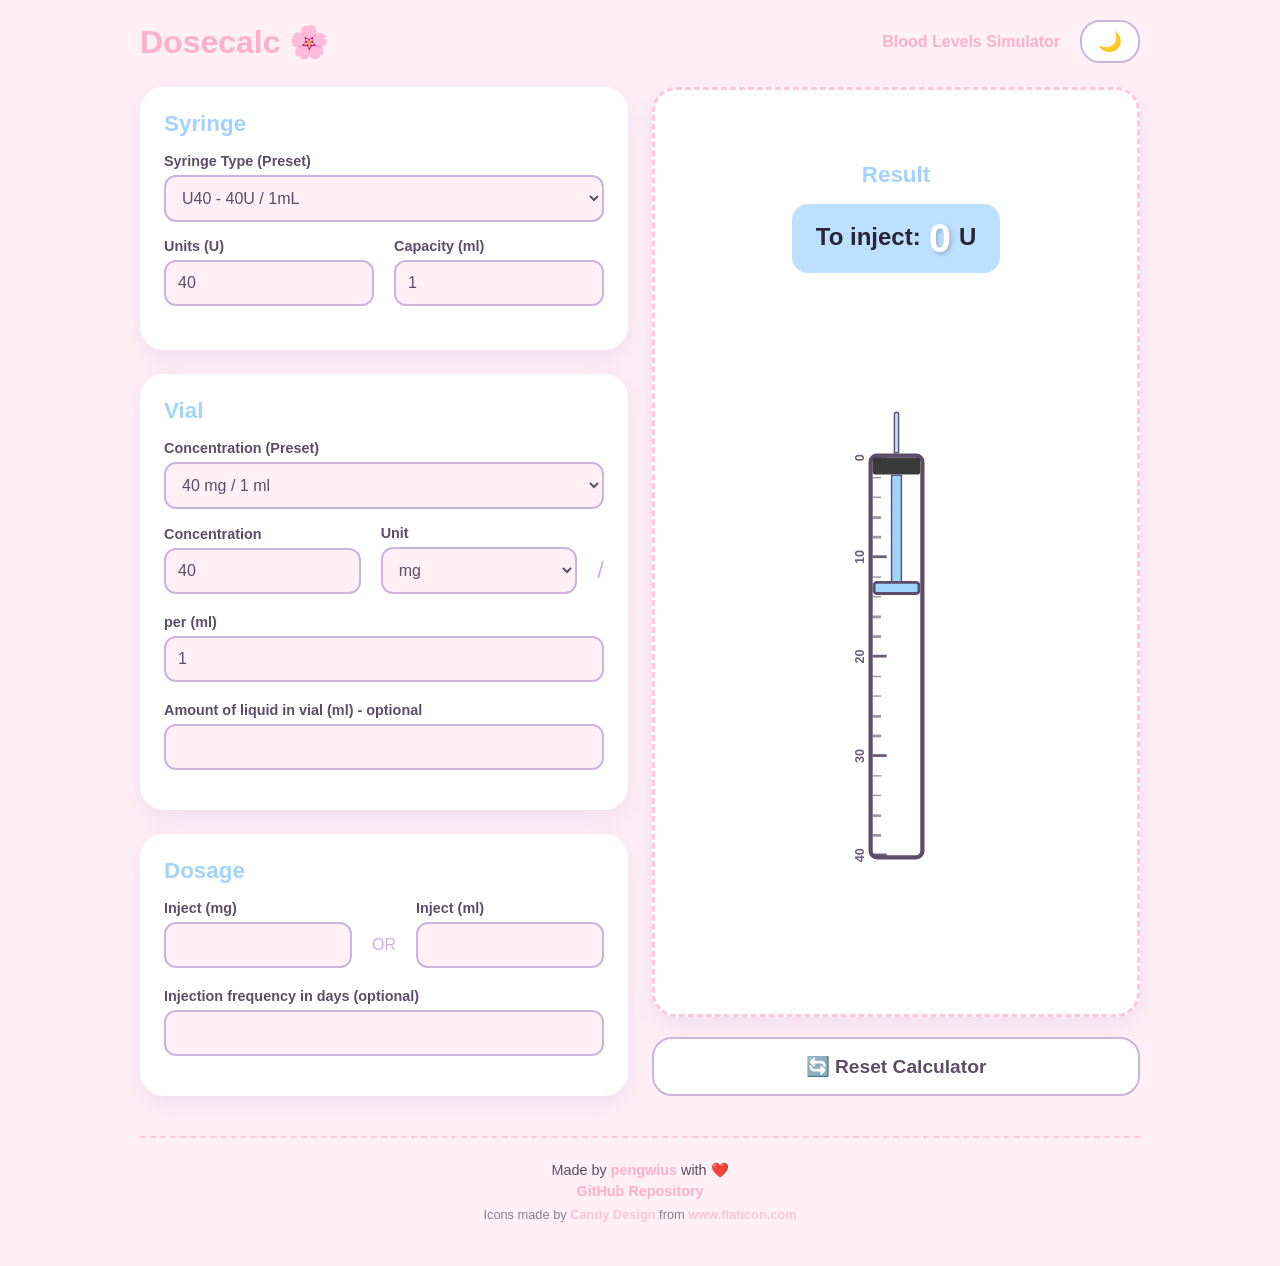
==== commit 2c31abba: "rwd" ====
--- a/index.html
+++ b/index.html
@@ -16,7 +16,7 @@
     <main>
       <section class="card" id="card-syringe">
         <h2>Syringe</h2>
-        <div class="input-group" style="margin-bottom: 20px">
+        <div class="input-group">
           <label for="syringePreset">Syringe Type (Preset)</label>
           <select id="syringePreset">
             <option value="custom">Custom</option>
@@ -46,7 +46,7 @@
 
       <section class="card" id="card-vial">
         <h2>Vial</h2>
-        <div class="input-group" style="margin-bottom: 20px">
+        <div class="input-group">
           <label for="vialPreset">Concentration (Preset)</label>
           <select id="vialPreset">
             <option value="custom">Custom</option>
@@ -97,16 +97,14 @@
 
       <section class="card" id="card-dosage">
         <h2>Dosage</h2>
-        <div class="input-row" style="margin-bottom: 16px">
+        <div class="input-row">
           <div class="input-group">
             <label for="doseAmount"
               >Inject (<span id="doseUnitLabel">mg</span>)</label
             >
             <input type="number" id="doseAmount" min="0" step="0.1" />
           </div>
-          <span class="separator" style="font-size: 1rem; padding-bottom: 14px"
-            >OR</span
-          >
+          <span class="separator separator-or">OR</span>
           <div class="input-group">
             <label for="doseVolume">Inject (ml)</label>
             <input type="number" id="doseVolume" min="0" step="0.01" />
@@ -142,17 +140,17 @@
           id="card-result"
           style="position: static; flex: 1; margin: 0; justify-content: center"
         >
-          <h2>Result 🎀</h2>
+          <h2>Result</h2>
           <div class="result-highlight">
-            To inject: <strong id="resultUnits">0</strong>
+            <span>To inject:</span> <strong id="resultUnits">0</strong>
             <span class="unit">U</span>
           </div>
           <p id="vialLife" class="vial-life"></p>
 
           <div class="syringe-visual-container">
             <div class="syringe-wrapper">
-              <div class="syringe-plunger" id="syringePlunger"></div>
               <div class="syringe-barrel" id="syringeBarrel">
+                <div class="syringe-plunger" id="syringePlunger"></div>
                 <div class="syringe-liquid" id="syringeLiquid"></div>
                 <div class="syringe-scale" id="syringeScale"></div>
               </div>
--- a/style.css
+++ b/style.css
@@ -140,9 +140,16 @@
   grid-row: 1 / span 3;
   display: flex;
   flex-direction: column;
+  align-items: center;
   justify-content: center;
   position: sticky;
   top: 24px;
+  gap: 16px;
+}
+
+#card-result h2 {
+  margin-top: 12px;
+  margin-bottom: 0;
 }
 
 .card {
@@ -182,6 +189,11 @@
   padding-bottom: 10px;
   font-size: 1.5rem;
   color: var(--pink-orchid);
+}
+
+.separator-or {
+  font-size: 1rem;
+  padding-bottom: 14px;
 }
 
 label {
@@ -366,15 +378,24 @@
 }
 
 .result-highlight {
+  display: flex;
+  align-items: center;
+  justify-content: center;
+  gap: 8px;
   font-size: 1.5rem;
-  margin: 16px 0;
-  padding: 16px;
+  margin: 0;
+  padding: 12px 24px;
   background: var(--icy-blue);
   color: #2b2533;
   border-radius: 16px;
   font-weight: bold;
 }
 
+.result-highlight span {
+  position: relative;
+  top: -2px;
+}
+
 .result-highlight strong {
   font-size: 2.5rem;
   color: #fff;
@@ -383,53 +404,103 @@
 
 .vial-life {
   font-size: 1.1rem;
-  margin-bottom: 24px;
+  margin: 0;
   color: var(--pink-orchid);
   font-weight: bold;
   min-height: 1.5rem;
 }
 
+@media(max-width: 768px) {
+  .vial-life {
+    margin-bottom: 16px;
+  }
+}
+
+#card-result > h2 {
+  margin-top: 48px;
+}
+
+@media(max-width: 768px) {
+  #card-result > h2 {
+    margin-top: 12px;
+  }
+}
+
 .syringe-visual-container {
-  margin-top: 30px;
+  width: 100%;
+  margin: 0;
   display: flex;
   justify-content: center;
   align-items: center;
-  padding: 20px 0;
+  padding: 10px 0;
+  rotate: -90deg;
+  height: 120%;
+  margin-top: -48px;
+}
+
+@media(max-width: 768px) {
+  .syringe-visual-container {
+    rotate: 0deg;
+    transform: translateX(14px);
+    margin-top: 0;
+    margin-bottom: -24px;
+  }
 }
 
 .syringe-wrapper {
   display: flex;
   align-items: center;
-  width: 100%;
-  max-width: 400px;
-  height: 80px;
+  width: calc(100% - 60px);
+  max-width: 320px;
+  height: 220px;
   position: relative;
+  margin-left: 0;
+  transform: translateX(12px);
+  transform: scale(1.4);
+}
+
+@media (max-width: 768px) {
+  .syringe-wrapper {
+    margin-bottom: 40px;
+    transform: scale(1.2);
+  }
 }
 
 .syringe-plunger {
-  width: 40px;
-  height: 24px;
+  width: 12px;
+  height: 100%;
+  background: #3a3a3a;
+  border-radius: 2px;
+  position: absolute;
+  top: 0;
+  z-index: 4;
+  transition: left 0.3s cubic-bezier(0.4, 0, 0.2, 1);
+}
+
+.syringe-plunger::before {
+  content: "";
+  position: absolute;
+  right: 12px;
+  top: 50%;
+  transform: translateY(-50%);
+  width: 80px;
+  height: 6px;
   background: var(--sky-blue);
-  border-radius: 12px 0 0 12px;
-  border: 2px solid var(--text-color);
-  border-right: none;
-  position: absolute;
-  left: 0;
-  z-index: 1;
-  transition: left 0.3s cubic-bezier(0.4, 0, 0.2, 1);
+  border: 1px solid var(--text-color);
+  z-index: -1;
 }
 
 .syringe-plunger::after {
   content: "";
   position: absolute;
-  right: 0;
+  left: -86px;
   top: 50%;
   transform: translateY(-50%);
-  width: 100%;
-  height: 10px;
+  width: 6px;
+  height: 30px;
   background: var(--sky-blue);
-  border-top: 2px solid var(--text-color);
-  border-bottom: 2px solid var(--text-color);
+  border: 2px solid var(--text-color);
+  border-radius: 3px;
 }
 
 .syringe-barrel {
@@ -438,8 +509,7 @@
   border: 3px solid var(--text-color);
   border-radius: 6px;
   position: relative;
-  margin-left: 30px;
-  background: rgba(255, 255, 255, 0.5);
+  background: rgba(255, 255, 255, 0.3);
   z-index: 2;
 }
 
@@ -465,27 +535,29 @@
 }
 
 .tick {
-  height: 50%;
-  width: 2px;
+  height: 6px;
+  width: 1.5px;
   background-color: var(--text-color);
   position: absolute;
   top: 0;
+  opacity: 0.6;
 }
 
 .tick.major {
-  height: 100%;
+  height: 10px;
+  opacity: 0.9;
 }
 
 .tick.major::after {
   content: attr(data-value);
   position: absolute;
-  top: 100%;
+  bottom: 100%;
   left: 50%;
   transform: translateX(-50%);
-  font-size: 10px;
+  font-size: 9px;
   font-weight: bold;
   color: var(--text-color);
-  margin-top: 4px;
+  margin-bottom: 4px;
 }
 
 .syringe-needle {
@@ -531,39 +603,118 @@
   opacity: 0.7;
 }
 
+.input-error-message {
+  color: #ff6b6b;
+  font-size: 0.82rem;
+  margin-top: 4px;
+  font-weight: bold;
+}
+
+[data-theme="dark"] .input-error-message {
+  color: #ff8787;
+}
+
+input.input-error,
+select.input-error {
+  border-color: #ff6b6b !important;
+}
+
+[data-theme="dark"] input.input-error,
+[data-theme="dark"] select.input-error {
+  border-color: #ff8787 !important;
+}
+
 @media (max-width: 768px) {
+  body {
+    padding: 12px;
+  }
+
   main {
     grid-template-columns: 1fr;
-  }
-  #card-syringe,
-  #card-vial,
-  #card-dosage,
-  #card-result {
-    grid-column: 1;
-    grid-row: auto;
-    position: static;
-  }
+    gap: 12px;
+    padding: 0;
+  }
+
+  .simulator-layout {
+    gap: 12px;
+  }
+
+  .card {
+    padding: 12px;
+    border-radius: 12px;
+  }
+
+  .protocol-card {
+    padding: 12px;
+    border-radius: 14px;
+  }
+
   .input-row {
+    display: flex;
+    flex-direction: row;
+    flex-wrap: wrap;
+    align-items: flex-end;
+    gap: 8px 12px;
+    margin-bottom: 12px !important;
+  }
+
+  .input-row .input-group {
+    margin-bottom: 0;
+    flex: 1 1 120px;
+  }
+
+  .input-group {
+    margin-bottom: 12px;
+  }
+
+  label {
+    margin-bottom: 4px !important;
+  }
+
+  input,
+  select {
+    padding: 10px;
+    border-radius: 10px;
+    font-size: 0.95rem;
+  }
+
+  .chart-grid {
+    display: flex;
     flex-direction: column;
-    align-items: stretch;
-  }
+    gap: 12px;
+  }
+
+  .chart-block {
+    height: 240px;
+    width: 100%;
+    overflow-x: auto;
+    overflow-y: hidden;
+    padding: 10px;
+    padding-bottom: 25px;
+  }
+  
+  .chart-block canvas {
+    height: 100% !important;
+    width: 600px !important;
+  }
+
   .separator {
     display: none;
   }
+
+  .separator-or {
+    display: inline-block;
+    align-self: flex-end;
+    padding-bottom: 10px;
+    margin: 4px 8px;
+    font-size: 0.9rem;
+    font-weight: bold;
+  }
+
   .syringe-wrapper {
+    width: 200px;
     height: auto;
-    min-height: 100px;
-  }
-  input,
-  select {
-    max-width: 100%;
-  }
-
-  .chart-block {
-    height: 240px;
-  }
-
-  .custom-dose-row {
-    grid-template-columns: 1fr;
-  }
-}
+    min-height: 60px;
+    margin-left: 0;
+  }
+}
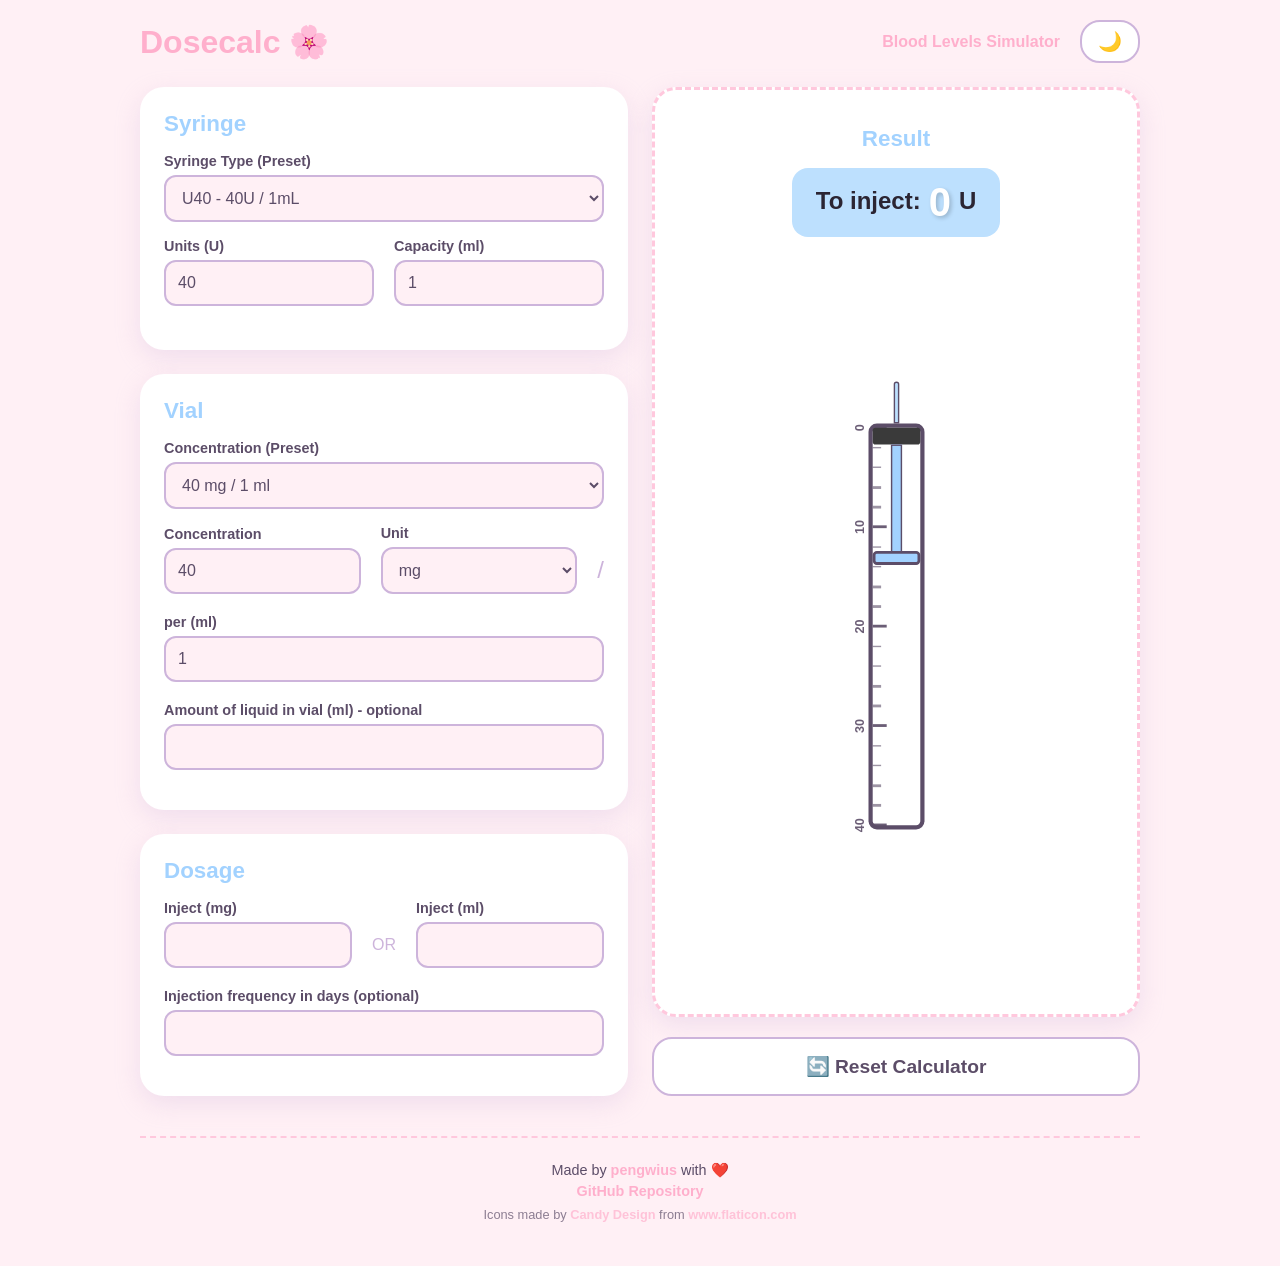
==== commit 45895370: "split project into modules and components" ====
--- a/index.html
+++ b/index.html
@@ -1,213 +1,203 @@
 <!doctype html>
 <html lang="en">
-  <head>
-    <meta charset="UTF-8" />
-    <meta name="viewport" content="width=device-width, initial-scale=1.0" />
-    <title>Dosecalc ✨</title>
-    <link rel="icon" type="image/png" href="favicon.png" />
-    <link rel="stylesheet" href="style.css" />
-  </head>
-  <body>
-    <header>
-      <h1>Dosecalc 🌸</h1>
-      <a id="goToSimulator" href="simulation.html"></a>
-      <button id="themeToggle" aria-label="Toggle theme"></button>
-    </header>
-    <main>
-      <section class="card" id="card-syringe">
-        <h2>Syringe</h2>
-        <div class="input-group">
-          <label for="syringePreset">Syringe Type (Preset)</label>
-          <select id="syringePreset">
-            <option value="custom">Custom</option>
-            <option value="30,0.3">U30 - 30U / 0.3mL</option>
-            <option value="40,1">U40 - 40U / 1mL</option>
-            <option value="50,0.5">U50 - 50U / 0.5mL</option>
-            <option value="100,1">U100 - 100U / 1mL</option>
-          </select>
-        </div>
-        <div class="input-row">
-          <div class="input-group">
-            <label for="syringeUnits">Units (U)</label>
-            <input type="number" id="syringeUnits" value="40" min="1" />
-          </div>
-          <div class="input-group">
-            <label for="syringeMl">Capacity (ml)</label>
-            <input
-              type="number"
-              id="syringeMl"
-              value="1"
-              min="0.1"
-              step="0.1"
-            />
-          </div>
-        </div>
-      </section>
-
-      <section class="card" id="card-vial">
-        <h2>Vial</h2>
-        <div class="input-group">
-          <label for="vialPreset">Concentration (Preset)</label>
-          <select id="vialPreset">
-            <option value="custom">Custom</option>
-            <option value="40,mg,1">40 mg / 1 ml</option>
-            <option value="50,mg,1">50 mg / 1 ml</option>
-            <option value="80,mg,1">80 mg / 1 ml</option>
-            <option value="100,mg,1">100 mg / 1 ml</option>
-          </select>
-        </div>
-        <div class="input-row">
-          <div class="input-group">
-            <label for="concentrationAmount">Concentration</label>
-            <input
-              type="number"
-              id="concentrationAmount"
-              value="40"
-              min="0.1"
-              step="0.1"
-            />
-          </div>
-          <div class="input-group">
-            <label for="concentrationUnit">Unit</label>
-            <select id="concentrationUnit">
-              <option value="mg">mg</option>
-              <option value="mcg">mcg</option>
-              <option value="g">g</option>
-            </select>
-          </div>
-          <span class="separator">/</span>
-          <div class="input-group">
-            <label for="concentrationVolume">per (ml)</label>
-            <input
-              type="number"
-              id="concentrationVolume"
-              value="1"
-              min="0.1"
-              step="0.1"
-            />
-          </div>
-        </div>
-        <div class="input-group">
-          <label for="vialVolume"
-            >Amount of liquid in vial (ml) - optional</label
-          >
-          <input type="number" id="vialVolume" min="0.1" step="0.1" />
-        </div>
-      </section>
-
-      <section class="card" id="card-dosage">
-        <h2>Dosage</h2>
-        <div class="input-row">
-          <div class="input-group">
-            <label for="doseAmount"
-              >Inject (<span id="doseUnitLabel">mg</span>)</label
-            >
-            <input type="number" id="doseAmount" min="0" step="0.1" />
-          </div>
-          <span class="separator separator-or">OR</span>
-          <div class="input-group">
-            <label for="doseVolume">Inject (ml)</label>
-            <input type="number" id="doseVolume" min="0" step="0.01" />
-          </div>
-        </div>
-        <div class="input-group">
-          <label for="frequency">Injection frequency in days (optional)</label>
-          <input type="number" id="frequency" min="1" step="1" />
-        </div>
-      </section>
-
-      <style>
-        #right-panel {
-          grid-column: 2;
-          grid-row: 1 / span 3;
-          display: flex;
-          flex-direction: column;
-          gap: 20px;
-          position: sticky;
-          top: 24px;
-        }
-        @media (max-width: 768px) {
-          #right-panel {
-            grid-column: 1;
-            grid-row: auto;
-            position: static;
-          }
-        }
-      </style>
-      <div id="right-panel">
-        <section
-          class="results card"
-          id="card-result"
-          style="position: static; flex: 1; margin: 0; justify-content: center"
-        >
-          <h2>Result</h2>
-          <div class="result-highlight">
-            <span>To inject:</span> <strong id="resultUnits">0</strong>
-            <span class="unit">U</span>
-          </div>
-          <p id="vialLife" class="vial-life"></p>
-
-          <div class="syringe-visual-container">
-            <div class="syringe-wrapper">
-              <div class="syringe-barrel" id="syringeBarrel">
-                <div class="syringe-plunger" id="syringePlunger"></div>
-                <div class="syringe-liquid" id="syringeLiquid"></div>
-                <div class="syringe-scale" id="syringeScale"></div>
-              </div>
-              <div class="syringe-needle"></div>
+    <head>
+        <meta charset="UTF-8" />
+        <meta name="viewport" content="width=device-width, initial-scale=1.0" />
+        <title>Dosecalc ✨</title>
+        <link rel="icon" type="image/png" href="favicon.png" />
+        <link rel="stylesheet" href="style.css" />
+        <script type="module" src="modules/components/AppHeader.js"></script>
+        <script type="module" src="modules/components/AppFooter.js"></script>
+    </head>
+    <body>
+        <app-header current-page="calculator"></app-header>
+        <main>
+            <section class="card" id="card-syringe">
+                <h2>Syringe</h2>
+                <div class="input-group">
+                    <label for="syringePreset">Syringe Type (Preset)</label>
+                    <select id="syringePreset">
+                        <option value="custom">Custom</option>
+                        <option value="30,0.3">U30 - 30U / 0.3mL</option>
+                        <option value="40,1">U40 - 40U / 1mL</option>
+                        <option value="50,0.5">U50 - 50U / 0.5mL</option>
+                        <option value="100,1">U100 - 100U / 1mL</option>
+                    </select>
+                </div>
+                <div class="input-row">
+                    <div class="input-group">
+                        <label for="syringeUnits">Units (U)</label>
+                        <input
+                            type="number"
+                            id="syringeUnits"
+                            value="40"
+                            min="1"
+                        />
+                    </div>
+                    <div class="input-group">
+                        <label for="syringeMl">Capacity (ml)</label>
+                        <input
+                            type="number"
+                            id="syringeMl"
+                            value="1"
+                            min="0.1"
+                            step="0.1"
+                        />
+                    </div>
+                </div>
+            </section>
+
+            <section class="card" id="card-vial">
+                <h2>Vial</h2>
+                <div class="input-group">
+                    <label for="vialPreset">Concentration (Preset)</label>
+                    <select id="vialPreset">
+                        <option value="custom">Custom</option>
+                        <option value="40,mg,1">40 mg / 1 ml</option>
+                        <option value="50,mg,1">50 mg / 1 ml</option>
+                        <option value="80,mg,1">80 mg / 1 ml</option>
+                        <option value="100,mg,1">100 mg / 1 ml</option>
+                    </select>
+                </div>
+                <div class="input-row">
+                    <div class="input-group">
+                        <label for="concentrationAmount">Concentration</label>
+                        <input
+                            type="number"
+                            id="concentrationAmount"
+                            value="40"
+                            min="0.1"
+                            step="0.1"
+                        />
+                    </div>
+                    <div class="input-group">
+                        <label for="concentrationUnit">Unit</label>
+                        <select id="concentrationUnit">
+                            <option value="mg">mg</option>
+                            <option value="mcg">mcg</option>
+                            <option value="g">g</option>
+                        </select>
+                    </div>
+                    <span class="separator">/</span>
+                    <div class="input-group">
+                        <label for="concentrationVolume">per (ml)</label>
+                        <input
+                            type="number"
+                            id="concentrationVolume"
+                            value="1"
+                            min="0.1"
+                            step="0.1"
+                        />
+                    </div>
+                </div>
+                <div class="input-group">
+                    <label for="vialVolume"
+                        >Amount of liquid in vial (ml) - optional</label
+                    >
+                    <input type="number" id="vialVolume" min="0.1" step="0.1" />
+                </div>
+            </section>
+
+            <section class="card" id="card-dosage">
+                <h2>Dosage</h2>
+                <div class="input-row">
+                    <div class="input-group">
+                        <label for="doseAmount"
+                            >Inject (<span id="doseUnitLabel">mg</span>)</label
+                        >
+                        <input
+                            type="number"
+                            id="doseAmount"
+                            min="0"
+                            step="0.1"
+                        />
+                    </div>
+                    <span class="separator separator-or">OR</span>
+                    <div class="input-group">
+                        <label for="doseVolume">Inject (ml)</label>
+                        <input
+                            type="number"
+                            id="doseVolume"
+                            min="0"
+                            step="0.01"
+                        />
+                    </div>
+                </div>
+                <div class="input-group">
+                    <label for="frequency"
+                        >Injection frequency in days (optional)</label
+                    >
+                    <input type="number" id="frequency" min="1" step="1" />
+                </div>
+            </section>
+
+            <style>
+                #right-panel {
+                    grid-column: 2;
+                    grid-row: 1 / span 3;
+                    display: flex;
+                    flex-direction: column;
+                    gap: 20px;
+                    position: sticky;
+                    top: 24px;
+                }
+                @media (max-width: 768px) {
+                    #right-panel {
+                        grid-column: 1;
+                        grid-row: auto;
+                        position: static;
+                    }
+                }
+            </style>
+            <div id="right-panel">
+                <section
+                    class="results card"
+                    id="card-result"
+                    style="
+                        position: static;
+                        flex: 1;
+                        margin: 0;
+                        justify-content: center;
+                    "
+                >
+                    <h2>Result</h2>
+                    <div class="result-highlight">
+                        <span>To inject:</span>
+                        <strong id="resultUnits">0</strong>
+                        <span class="unit">U</span>
+                    </div>
+                    <p id="vialLife" class="vial-life"></p>
+
+                    <div class="syringe-visual-container">
+                        <div class="syringe-wrapper">
+                            <div class="syringe-barrel" id="syringeBarrel">
+                                <div
+                                    class="syringe-plunger"
+                                    id="syringePlunger"
+                                ></div>
+                                <div
+                                    class="syringe-liquid"
+                                    id="syringeLiquid"
+                                ></div>
+                                <div
+                                    class="syringe-scale"
+                                    id="syringeScale"
+                                ></div>
+                            </div>
+                            <div class="syringe-needle"></div>
+                        </div>
+                    </div>
+                </section>
+                <button
+                    id="resetBtn"
+                    aria-label="Reset defaults"
+                    style="width: 100%; padding: 16px; font-weight: bold"
+                >
+                    🔄 Reset Calculator
+                </button>
             </div>
-          </div>
-        </section>
-        <button
-          id="resetBtn"
-          aria-label="Reset defaults"
-          style="width: 100%; padding: 16px; font-weight: bold"
-        >
-          🔄 Reset Calculator
-        </button>
-      </div>
-    </main>
-    <footer>
-      <div class="footer-content">
-        <p>
-          Made by
-          <a
-            href="https://github.com/pengwius"
-            target="_blank"
-            rel="noopener noreferrer"
-            >pengwius</a
-          >
-          with ❤️
-        </p>
-        <p style="margin-top: -4px">
-          <a
-            href="https://github.com/pengwius/dosecalc"
-            target="_blank"
-            rel="noopener noreferrer"
-          >
-            GitHub Repository
-          </a>
-        </p>
-        <div class="attribution">
-          Icons made by
-          <a
-            href="https://www.flaticon.com/authors/candy-design"
-            title="Candy Design"
-            target="_blank"
-            rel="noopener noreferrer"
-            >Candy Design</a
-          >
-          from
-          <a
-            href="https://www.flaticon.com/"
-            title="Flaticon"
-            target="_blank"
-            rel="noopener noreferrer"
-            >www.flaticon.com</a
-          >
-        </div>
-      </div>
-    </footer>
-    <script src="script.js"></script>
-  </body>
+        </main>
+        <app-footer></app-footer>
+        <script type="module" src="script.js"></script>
+    </body>
 </html>
--- a/style.css
+++ b/style.css
@@ -1,720 +1,4 @@
-:root {
-  --pink-orchid: #cdb4db;
-  --pastel-petal: #ffc8dd;
-  --blush-pop: #ffafcc;
-  --icy-blue: #bde0fe;
-  --sky-blue: #a2d2ff;
-
-  --bg-color: #fff0f5;
-  --card-bg: #ffffff;
-  --text-color: #5c4d68;
-  --border-color: var(--pink-orchid);
-  --focus-ring: var(--blush-pop);
-
-  --shadow: 0 8px 24px rgba(205, 180, 219, 0.3);
-}
-
-[data-theme="dark"] {
-  --bg-color: #2b2533;
-  --card-bg: #3d3547;
-  --text-color: #fdf5ff;
-  --border-color: #5c4d68;
-  --focus-ring: var(--sky-blue);
-
-  --shadow: 0 8px 24px rgba(0, 0, 0, 0.4);
-}
-
-* {
-  box-sizing: border-box;
-  margin: 0;
-  padding: 0;
-}
-
-body {
-  font-family: "Segoe UI", Tahoma, Geneva, Verdana, sans-serif;
-  background-color: var(--bg-color);
-  color: var(--text-color);
-  transition:
-    background-color 0.3s,
-    color 0.3s;
-  display: flex;
-  flex-direction: column;
-  align-items: center;
-  padding: 20px;
-  min-height: 100vh;
-}
-
-header {
-  display: flex;
-  justify-content: space-between;
-  align-items: center;
-  width: 100%;
-  max-width: 1000px;
-  margin-bottom: 24px;
-}
-
-h1 {
-  font-size: 2rem;
-  color: var(--blush-pop);
-}
-
-button {
-  background: var(--card-bg);
-  border: 2px solid var(--border-color);
-  border-radius: 20px;
-  padding: 8px 16px;
-  cursor: pointer;
-  font-size: 1.2rem;
-  transition:
-    transform 0.2s,
-    box-shadow 0.2s;
-  color: var(--text-color);
-}
-
-button:hover {
-  transform: scale(1.05);
-  box-shadow: var(--shadow);
-}
-
-main {
-  width: 100%;
-  max-width: 1000px;
-  display: grid;
-  grid-template-columns: 1fr 1fr;
-  gap: 24px;
-  align-items: stretch;
-}
-
-.simulator-layout {
-  width: 100%;
-  max-width: 1000px;
-  display: flex;
-  flex-direction: column;
-  gap: 24px;
-}
-
-header > a {
-  color: var(--blush-pop);
-  text-decoration: none;
-  font-weight: bold;
-  font-size: 1rem;
-  
-  margin-left: auto; 
-  margin-right: 20px; 
-  
-  transition: color 0.2s, transform 0.2s;
-}
-
-#goToSimulator::before {
-  content: "Blood Levels Simulator";
-}
-
-#goToCalculator::before {
-  content: "Dosage Calculator";
-}
-
-@media (max-width: 768px) {
-  #goToSimulator::before {
-    content: "Simulator"; 
-  }
-
-  #goToCalculator::before {
-    content: "Calculator"; 
-  }
-}
-
-#card-syringe {
-  grid-column: 1;
-  grid-row: 1;
-}
-#card-vial {
-  grid-column: 1;
-  grid-row: 2;
-}
-#card-dosage {
-  grid-column: 1;
-  grid-row: 3;
-}
-#card-result {
-  grid-column: 2;
-  grid-row: 1 / span 3;
-  display: flex;
-  flex-direction: column;
-  align-items: center;
-  justify-content: center;
-  position: sticky;
-  top: 24px;
-  gap: 16px;
-}
-
-#card-result h2 {
-  margin-top: 12px;
-  margin-bottom: 0;
-}
-
-.card {
-  background: var(--card-bg);
-  border-radius: 24px;
-  padding: 24px;
-  box-shadow: var(--shadow);
-  transition: background-color 0.3s;
-}
-
-h2 {
-  font-size: 1.4rem;
-  margin-bottom: 16px;
-  color: var(--sky-blue);
-}
-
-.input-group {
-  display: flex;
-  flex-direction: column;
-  margin-bottom: 16px;
-}
-
-.input-row {
-  display: flex;
-  align-items: flex-end;
-  gap: 20px;
-  flex-wrap: wrap;
-  margin-bottom: 20px;
-}
-
-.input-row .input-group {
-  margin-bottom: 0;
-  flex: 1 1 150px;
-}
-
-.separator {
-  padding-bottom: 10px;
-  font-size: 1.5rem;
-  color: var(--pink-orchid);
-}
-
-.separator-or {
-  font-size: 1rem;
-  padding-bottom: 14px;
-}
-
-label {
-  font-size: 0.9rem;
-  margin-bottom: 6px;
-  font-weight: 600;
-}
-
-input,
-select {
-  padding: 12px;
-  border: 2px solid var(--border-color);
-  border-radius: 12px;
-  background: var(--bg-color);
-  color: var(--text-color);
-  font-size: 1rem;
-  transition:
-    border-color 0.2s,
-    box-shadow 0.2s;
-  width: 100%;
-  box-sizing: border-box;
-}
-
-input:focus,
-select:focus {
-  outline: none;
-  border-color: var(--focus-ring);
-  box-shadow: 0 0 0 3px rgba(255, 175, 204, 0.3);
-}
-
-.results {
-  text-align: center;
-  border: 3px dashed var(--pastel-petal);
-}
-
-.chart-card {
-  border: 3px dashed var(--pastel-petal);
-}
-
-.chart-header {
-  display: flex;
-  justify-content: space-between;
-  align-items: center;
-  gap: 16px;
-  flex-wrap: wrap;
-}
-
-.chart-controls {
-  display: flex;
-  gap: 12px;
-  align-items: center;
-}
-
-.toggle {
-  display: flex;
-  align-items: center;
-  gap: 8px;
-  font-size: 0.9rem;
-  cursor: pointer;
-  user-select: none;
-}
-
-.toggle input {
-  width: auto;
-}
-
-.chart-grid {
-  display: grid;
-  gap: 16px;
-  grid-template-columns: 1fr;
-}
-
-.chart-block {
-  background: var(--bg-color);
-  border-radius: 16px;
-  padding: 30px;
-  height: 300px;
-}
-
-.chart-block canvas {
-  width: 100% !important;
-  height: 100% !important;
-}
-
-.chart-title {
-  font-size: 0.9rem;
-  font-weight: 600;
-  margin-bottom: 8px;
-  color: var(--text-color);
-}
-
-
-.card-header {
-  display: flex;
-  align-items: center;
-  justify-content: space-between;
-  gap: 12px;
-  margin-bottom: 16px;
-}
-
-#protocolsList {
-  display: flex;
-  flex-direction: column;
-  gap: 16px;
-}
-
-.protocol-card {
-  border: 2px solid var(--border-color);
-  border-radius: 20px;
-  padding: 16px;
-  background: var(--bg-color);
-}
-
-.protocol-header {
-  display: flex;
-  align-items: center;
-  justify-content: space-between;
-  gap: 12px;
-  margin-bottom: 12px;
-}
-
-.protocol-header h3 {
-  font-size: 1.1rem;
-  color: var(--sky-blue);
-}
-
-.protocol-actions {
-  display: flex;
-  gap: 8px;
-}
-
-.ghost-button {
-  background: transparent;
-  border: 2px dashed var(--border-color);
-  color: var(--text-color);
-  padding: 6px 12px;
-  font-size: 0.9rem;
-}
-
-.custom-schedule {
-  display: none;
-  margin-top: 12px;
-}
-
-.protocol-card--custom .custom-schedule {
-  display: block;
-}
-
-.protocol-card--custom .regular-schedule {
-  display: none;
-}
-
-.custom-schedule-header {
-  display: flex;
-  justify-content: space-between;
-  align-items: center;
-  gap: 12px;
-  margin-bottom: 8px;
-  font-weight: 600;
-}
-
-.custom-dose-row {
-  display: grid;
-  grid-template-columns: 1fr 1fr auto;
-  gap: 8px;
-  align-items: center;
-  margin-bottom: 8px;
-}
-
-.icon-button {
-  background: var(--card-bg);
-  border: 2px solid var(--border-color);
-  border-radius: 12px;
-  padding: 6px 10px;
-  font-size: 0.9rem;
-}
-
-.hint {
-  font-size: 0.85rem;
-  opacity: 0.75;
-  margin-top: 6px;
-}
-
-.result-highlight {
-  display: flex;
-  align-items: center;
-  justify-content: center;
-  gap: 8px;
-  font-size: 1.5rem;
-  margin: 0;
-  padding: 12px 24px;
-  background: var(--icy-blue);
-  color: #2b2533;
-  border-radius: 16px;
-  font-weight: bold;
-}
-
-.result-highlight span {
-  position: relative;
-  top: -2px;
-}
-
-.result-highlight strong {
-  font-size: 2.5rem;
-  color: #fff;
-  text-shadow: 2px 2px 4px rgba(0, 0, 0, 0.2);
-}
-
-.vial-life {
-  font-size: 1.1rem;
-  margin: 0;
-  color: var(--pink-orchid);
-  font-weight: bold;
-  min-height: 1.5rem;
-}
-
-@media(max-width: 768px) {
-  .vial-life {
-    margin-bottom: 16px;
-  }
-}
-
-#card-result > h2 {
-  margin-top: 48px;
-}
-
-@media(max-width: 768px) {
-  #card-result > h2 {
-    margin-top: 12px;
-  }
-}
-
-.syringe-visual-container {
-  width: 100%;
-  margin: 0;
-  display: flex;
-  justify-content: center;
-  align-items: center;
-  padding: 10px 0;
-  rotate: -90deg;
-  height: 120%;
-  margin-top: -48px;
-}
-
-@media(max-width: 768px) {
-  .syringe-visual-container {
-    rotate: 0deg;
-    transform: translateX(14px);
-    margin-top: 0;
-    margin-bottom: -24px;
-  }
-}
-
-.syringe-wrapper {
-  display: flex;
-  align-items: center;
-  width: calc(100% - 60px);
-  max-width: 320px;
-  height: 220px;
-  position: relative;
-  margin-left: 0;
-  transform: translateX(12px);
-  transform: scale(1.4);
-}
-
-@media (max-width: 768px) {
-  .syringe-wrapper {
-    margin-bottom: 40px;
-    transform: scale(1.2);
-  }
-}
-
-.syringe-plunger {
-  width: 12px;
-  height: 100%;
-  background: #3a3a3a;
-  border-radius: 2px;
-  position: absolute;
-  top: 0;
-  z-index: 4;
-  transition: left 0.3s cubic-bezier(0.4, 0, 0.2, 1);
-}
-
-.syringe-plunger::before {
-  content: "";
-  position: absolute;
-  right: 12px;
-  top: 50%;
-  transform: translateY(-50%);
-  width: 80px;
-  height: 6px;
-  background: var(--sky-blue);
-  border: 1px solid var(--text-color);
-  z-index: -1;
-}
-
-.syringe-plunger::after {
-  content: "";
-  position: absolute;
-  left: -86px;
-  top: 50%;
-  transform: translateY(-50%);
-  width: 6px;
-  height: 30px;
-  background: var(--sky-blue);
-  border: 2px solid var(--text-color);
-  border-radius: 3px;
-}
-
-.syringe-barrel {
-  flex-grow: 1;
-  height: 40px;
-  border: 3px solid var(--text-color);
-  border-radius: 6px;
-  position: relative;
-  background: rgba(255, 255, 255, 0.3);
-  z-index: 2;
-}
-
-.syringe-liquid {
-  position: absolute;
-  right: 0;
-  top: 0;
-  height: 100%;
-  width: 0%;
-  background: linear-gradient(90deg, var(--pastel-petal), var(--blush-pop));
-  transition: width 0.3s cubic-bezier(0.4, 0, 0.2, 1);
-  border-radius: 3px;
-}
-
-.syringe-scale {
-  position: absolute;
-  top: 0;
-  left: 0;
-  width: 100%;
-  height: 100%;
-  pointer-events: none;
-  z-index: 3;
-}
-
-.tick {
-  height: 6px;
-  width: 1.5px;
-  background-color: var(--text-color);
-  position: absolute;
-  top: 0;
-  opacity: 0.6;
-}
-
-.tick.major {
-  height: 10px;
-  opacity: 0.9;
-}
-
-.tick.major::after {
-  content: attr(data-value);
-  position: absolute;
-  bottom: 100%;
-  left: 50%;
-  transform: translateX(-50%);
-  font-size: 9px;
-  font-weight: bold;
-  color: var(--text-color);
-  margin-bottom: 4px;
-}
-
-.syringe-needle {
-  width: 30px;
-  height: 4px;
-  background: var(--icy-blue);
-  border: 1px solid var(--text-color);
-  border-radius: 0 4px 4px 0;
-  z-index: 1;
-}
-
-footer {
-  width: 100%;
-  max-width: 1000px;
-  margin-top: 40px;
-  padding: 24px 0;
-  text-align: center;
-  border-top: 2px dashed var(--pastel-petal);
-  color: var(--text-color);
-  font-size: 0.9rem;
-}
-
-.footer-content {
-  display: flex;
-  flex-direction: column;
-  gap: 8px;
-}
-
-footer a {
-  color: var(--blush-pop);
-  text-decoration: none;
-  font-weight: bold;
-  transition: color 0.2s;
-}
-
-footer a:hover {
-  color: var(--sky-blue);
-  text-decoration: underline;
-}
-
-.attribution {
-  font-size: 0.8rem;
-  opacity: 0.7;
-}
-
-.input-error-message {
-  color: #ff6b6b;
-  font-size: 0.82rem;
-  margin-top: 4px;
-  font-weight: bold;
-}
-
-[data-theme="dark"] .input-error-message {
-  color: #ff8787;
-}
-
-input.input-error,
-select.input-error {
-  border-color: #ff6b6b !important;
-}
-
-[data-theme="dark"] input.input-error,
-[data-theme="dark"] select.input-error {
-  border-color: #ff8787 !important;
-}
-
-@media (max-width: 768px) {
-  body {
-    padding: 12px;
-  }
-
-  main {
-    grid-template-columns: 1fr;
-    gap: 12px;
-    padding: 0;
-  }
-
-  .simulator-layout {
-    gap: 12px;
-  }
-
-  .card {
-    padding: 12px;
-    border-radius: 12px;
-  }
-
-  .protocol-card {
-    padding: 12px;
-    border-radius: 14px;
-  }
-
-  .input-row {
-    display: flex;
-    flex-direction: row;
-    flex-wrap: wrap;
-    align-items: flex-end;
-    gap: 8px 12px;
-    margin-bottom: 12px !important;
-  }
-
-  .input-row .input-group {
-    margin-bottom: 0;
-    flex: 1 1 120px;
-  }
-
-  .input-group {
-    margin-bottom: 12px;
-  }
-
-  label {
-    margin-bottom: 4px !important;
-  }
-
-  input,
-  select {
-    padding: 10px;
-    border-radius: 10px;
-    font-size: 0.95rem;
-  }
-
-  .chart-grid {
-    display: flex;
-    flex-direction: column;
-    gap: 12px;
-  }
-
-  .chart-block {
-    height: 240px;
-    width: 100%;
-    overflow-x: auto;
-    overflow-y: hidden;
-    padding: 10px;
-    padding-bottom: 25px;
-  }
-  
-  .chart-block canvas {
-    height: 100% !important;
-    width: 600px !important;
-  }
-
-  .separator {
-    display: none;
-  }
-
-  .separator-or {
-    display: inline-block;
-    align-self: flex-end;
-    padding-bottom: 10px;
-    margin: 4px 8px;
-    font-size: 0.9rem;
-    font-weight: bold;
-  }
-
-  .syringe-wrapper {
-    width: 200px;
-    height: auto;
-    min-height: 60px;
-    margin-left: 0;
-  }
-}
+@import url("css/variables.css");
+@import url("css/base.css");
+@import url("css/calculator.css");
+@import url("css/simulator.css");
